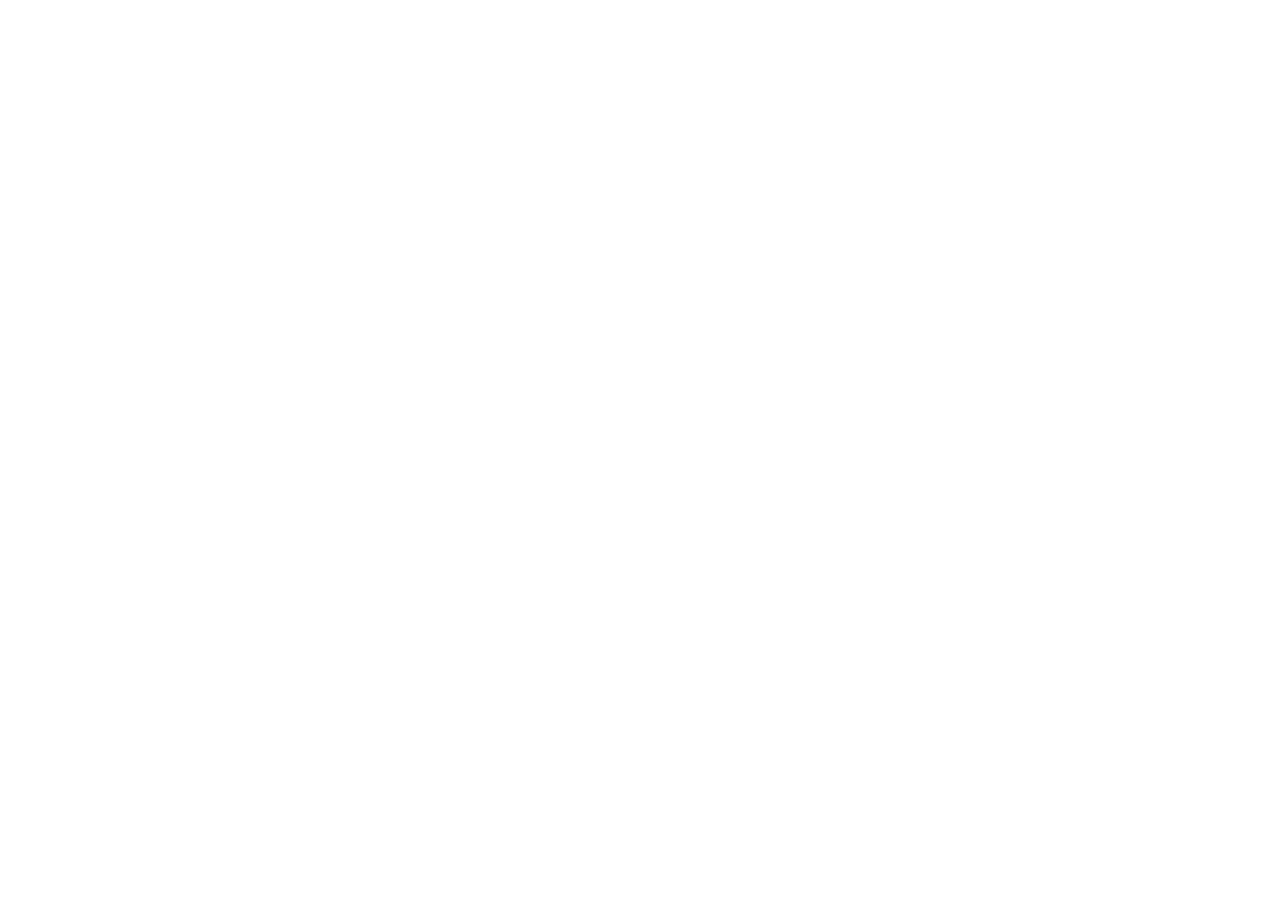
==== index.html @ ff1b57ff "Reorder script tags" ====
<!DOCTYPE html>
<html lang="en">


<head>
  <meta charset="UTF-8">
  
  <title>Russia Election Meddling Timeline</title>

  <script src="//code.jquery.com/jquery-2.1.4.min.js"></script>

  <!-- Popover depends on this (needs to be replaced with something else) -->
  <script src="//maxcdn.bootstrapcdn.com/bootstrap/3.3.7/js/bootstrap.min.js"></script>
  <script src="//cdnjs.cloudflare.com/ajax/libs/d3/3.5.17/d3.min.js"></script>

  <script src="data/data.js"></script>
  <script src="lib/timeline-d3.js"></script>
  <script src="lib/timeline-min.js"></script>  
  <script src="js/script.js"></script>  

  <!-- This needs to go -->
  <link rel="stylesheet" href="//cdnjs.cloudflare.com/ajax/libs/patternfly/3.9.0/css/patternfly.min.css" />


  <link rel="stylesheet" href="css/timeline-d3.css">
  <link rel="stylesheet" href="css/style.css">
  <link rel="stylesheet" href="css/timeline-js.css">
  
</head>

<body>
    <div class="row">
      <div id="pf-timeline"></div>
    </div>
    
    <br/>
    
    <div id="legend"></div>

    <div id="timeline"></div>
    <!-- JavaScript-->
    <!-- <script src="lib/timeline-min.js"></script> -->
<!--     <script>
      var timeline = new TL.Timeline('timeline', 'data.json', {
      	ga_property_id: "UA-27829802-4",
      	is_embed:true
      });
    </script> -->
</body>




</html>
---- css/timeline-d3.css ----
.timeline-pf-zoom-area{cursor:pointer;fill:transparent}.timeline-pf-y-tick{fill:none;stroke:#000;stroke-width:1px}.timeline-pf-axes{fill:#fafafa}.timeline-pf-x-axis{fill:none;position:absolute;shape-rendering:crispEdges;stroke:#d1d1d1;stroke-width:1px;z-index:50}.timeline-pf-x-axis text{fill:#000;font-family:Open Sans;font-size:12px;stroke:none}.timeline-pf-label{font-weight:400}text.timeline-pf-drop{cursor:pointer;font-family:FontAwesome;font-size:10px;opacity:.7;stroke:none;text-rendering:auto}text.timeline-pf-drop:hover{font-size:21px;font-weight:700;paint-order:stroke}text.timeline-pf-event-group{font-size:18px}.timeline-pf-grid{cursor:all-scroll;shape-rendering:crispEdges;stroke:#d1d1d1}.timeline-pf-timestamp text{fill:#fff}.timeline-pf-timestamp rect{fill:#000;opacity:.7}.timeline-pf-marker{pointer-events:none}.timeline-pf-brush .extent{fill:#0088ce;fill-opacity:.25;shape-rendering:crispEdges;stroke:none}.timeline-pf-graph-body .timeline-pf-line{height:20px;padding:10px}.timeline-pf-zoom{position:absolute}.timeline-pf-context .timeline-pf-bar{fill:#bbb;shape-rendering:crispEdges}.timeline-pf-slider{padding:0;-webkit-transform:rotate(-90deg);transform:rotate(-90deg)}.timeline-pf-grid-stripes rect{fill:#fafafa;shape-rendering:crispEdges}.timeline-pf-grid-stripes line{shape-rendering:crispEdges;stroke:#d1d1d1;stroke-width:1px}
/*# sourceMappingURL=timeline.css.map*/
---- css/style.css ----
body {
  background-color: #fff;
}

#pf-timeline {
  width: 100%;
  margin-left: auto;
  margin-right: auto;
  position: relative;
}

#pf-timeline .popover {
  white-space: pre;
  max-width: none;
}
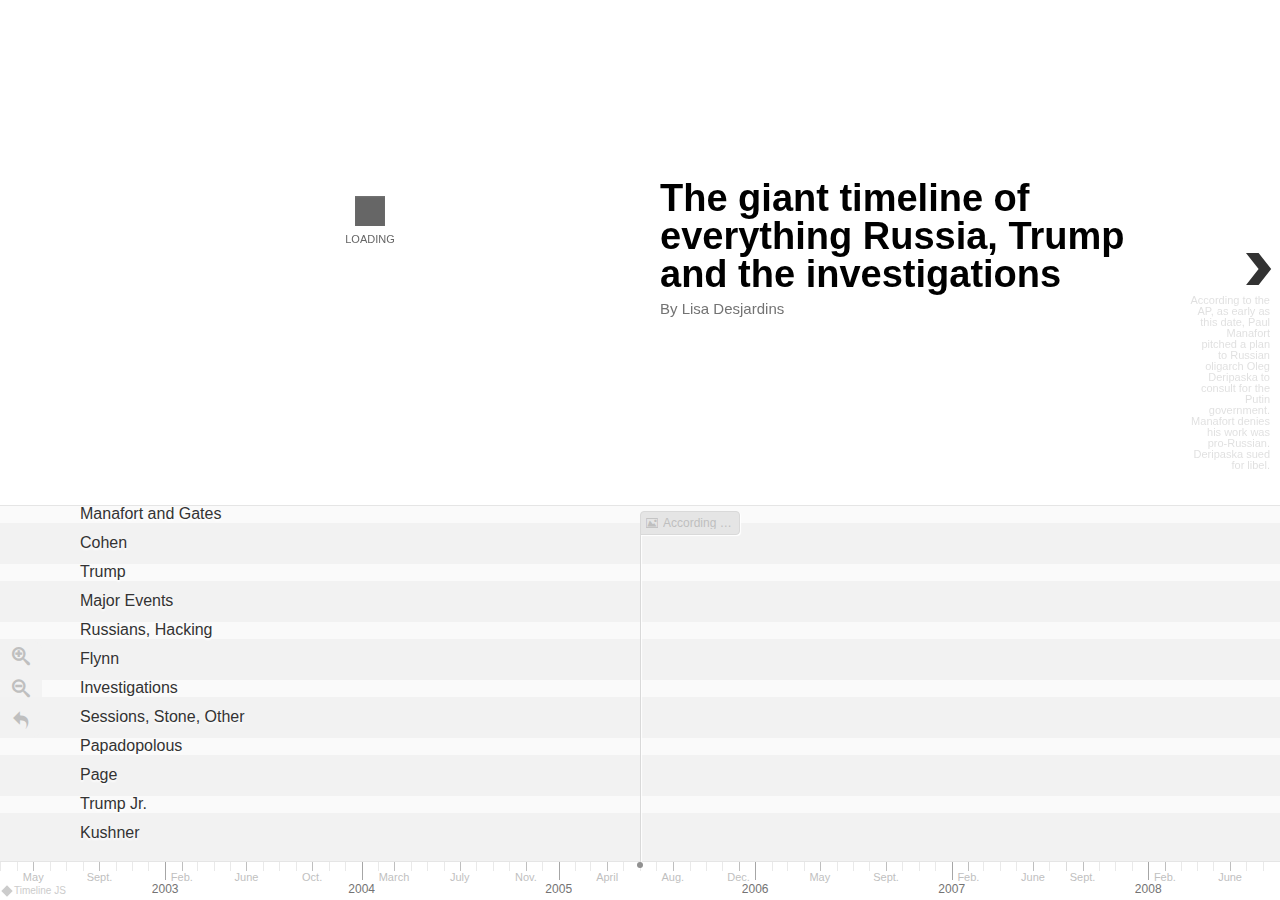
==== commit ca7425fb: "PBS Logo, darker text" ====
--- a/index.html
+++ b/index.html
@@ -1,55 +1,41 @@
-
 <!DOCTYPE html>
 <html lang="en">
-
-
-<head>
-  <meta charset="UTF-8">
-  
-  <title>Russia Election Meddling Timeline</title>
-
-  <script src="//code.jquery.com/jquery-2.1.4.min.js"></script>
-
-  <!-- Popover depends on this (needs to be replaced with something else) -->
-  <script src="//maxcdn.bootstrapcdn.com/bootstrap/3.3.7/js/bootstrap.min.js"></script>
-  <script src="//cdnjs.cloudflare.com/ajax/libs/d3/3.5.17/d3.min.js"></script>
-
-  <script src="data/data.js"></script>
-  <script src="lib/timeline-d3.js"></script>
-  <script src="lib/timeline-min.js"></script>  
-  <script src="js/script.js"></script>  
-
-  <!-- This needs to go -->
-  <link rel="stylesheet" href="//cdnjs.cloudflare.com/ajax/libs/patternfly/3.9.0/css/patternfly.min.css" />
-
-
-  <link rel="stylesheet" href="css/timeline-d3.css">
-  <link rel="stylesheet" href="css/style.css">
-  <link rel="stylesheet" href="css/timeline-js.css">
-  
-</head>
-
-<body>
-    <div class="row">
-      <div id="pf-timeline"></div>
-    </div>
+  <head>
+    <title>Russia Timeline</title>
+    <meta charset="utf-8">
+    <meta name="description" content="TimelineJS Embed">
+    <meta name="apple-mobile-web-app-capable" content="yes">
+    <meta name="apple-touch-fullscreen" content="yes">
+    <meta name="viewport" content="width=device-width, initial-scale=1.0, maximum-scale=1.0">
+    <!-- CSS-->
+    <link rel="stylesheet" href="css/timeline.css">
+    <!--FONT-->
+   <!--  <link rel="stylesheet" href="css/fonts/font.bevan-pontanosans.css"> -->
+    <!-- Style-->
+    <style>
+      html, body {
+      	height: 100%;
+      	width: 100%;
+      	padding: 0px;
+      	margin: 0px;
+      }
+      
+    </style>
+    <!-- HTML5 shim, for IE6-8 support of HTML elements-->
+    <!--if lt IE 9
+    script(src='https://html5shim.googlecode.com/svn/trunk/html5.js')
     
-    <br/>
-    
-    <div id="legend"></div>
-
+    -->
+  </head>
+  <body>
     <div id="timeline"></div>
     <!-- JavaScript-->
-    <!-- <script src="lib/timeline-min.js"></script> -->
-<!--     <script>
+    <script src="lib/timeline-min.js"></script>
+    <script>
       var timeline = new TL.Timeline('timeline', 'data.json', {
       	ga_property_id: "UA-27829802-4",
       	is_embed:true
       });
-    </script> -->
-</body>
-
-
-
-
-</html>
+    </script>
+  </body>
+</html>--- a/css/timeline.css
+++ b/css/timeline.css
@@ -0,0 +1,2920 @@
+/*
+    TimelineJS - ver. 2017-12-15-16-48-40 - 2017-12-15
+    Copyright (c) 2012-2016 Northwestern University
+    a project of the Northwestern University Knight Lab, originally created by Zach Wise
+    https://github.com/NUKnightLab/TimelineJS3
+    This Source Code Form is subject to the terms of the Mozilla Public License, v. 2.0.
+    If a copy of the MPL was not distributed with this file, You can obtain one at http://mozilla.org/MPL/2.0/.
+*/
+.tl-storyjs div * {
+    -webkit-box-sizing: content-box;
+    -moz-box-sizing: content-box;
+    box-sizing: content-box
+}
+
+.tl-storyjs .active,.tl-storyjs .caption,.tl-storyjs .content-container,.tl-storyjs .credit,.tl-storyjs .date,.tl-storyjs .dot,.tl-storyjs .era,.tl-storyjs .flag,.tl-storyjs .line,.tl-storyjs .major,.tl-storyjs .map,.tl-storyjs .marker,.tl-storyjs .media,.tl-storyjs .message,.tl-storyjs .minor,.tl-storyjs .slider,.tl-storyjs .start,.tl-storyjs .text,.tl-storyjs .time,.tl-storyjs .title,.tl-storyjs .tl-container,.tl-storyjs .tl-feature,.tl-storyjs .tl-feedback,.tl-storyjs .tl-navigation,.tl-storyjs .tl-slider,.tl-storyjs .toolbar,.tl-storyjs a,.tl-storyjs abbr,.tl-storyjs acronym,.tl-storyjs address,.tl-storyjs blockquote,.tl-storyjs button,.tl-storyjs caption,.tl-storyjs cite,.tl-storyjs code,.tl-storyjs dd,.tl-storyjs del,.tl-storyjs dfn,.tl-storyjs dl,.tl-storyjs dt,.tl-storyjs em,.tl-storyjs fieldset,.tl-storyjs form,.tl-storyjs h1,.tl-storyjs h2,.tl-storyjs h3,.tl-storyjs h4,.tl-storyjs h5,.tl-storyjs h6,.tl-storyjs img,.tl-storyjs label,.tl-storyjs legend,.tl-storyjs li,.tl-storyjs ol,.tl-storyjs p,.tl-storyjs pre,.tl-storyjs q,.tl-storyjs s,.tl-storyjs samp,.tl-storyjs small,.tl-storyjs strike,.tl-storyjs strong,.tl-storyjs sub,.tl-storyjs sup,.tl-storyjs table,.tl-storyjs tbody,.tl-storyjs td,.tl-storyjs tfoot,.tl-storyjs th,.tl-storyjs thead,.tl-storyjs tr,.tl-storyjs tt,.tl-storyjs ul,.tl-storyjs var {
+    margin: 0;
+    padding: 0;
+    border: 0;
+    font-weight: 400;
+    font-style: normal;
+    font-size: 100%;
+    line-height: 1;
+    font-family: inherit;
+    width: auto;
+    float: none
+}
+
+.tl-storyjs h1,.tl-storyjs h2,.tl-storyjs h3,.tl-storyjs h4,.tl-storyjs h5,.tl-storyjs h6 {
+    clear: none
+}
+
+.tl-storyjs table {
+    border-collapse: collapse;
+    border-spacing: 0
+}
+
+.tl-storyjs ol,.tl-storyjs ul {
+    list-style: none
+}
+
+.tl-storyjs blockquote:after,.tl-storyjs blockquote:before,.tl-storyjs q:after,.tl-storyjs q:before {
+    content: ""
+}
+
+.tl-storyjs a:focus {
+    outline: thin dotted
+}
+
+.tl-storyjs a:active,.tl-storyjs a:hover {
+    outline: 0
+}
+
+.tl-storyjs article,.tl-storyjs aside,.tl-storyjs details,.tl-storyjs figcaption,.tl-storyjs figure,.tl-storyjs footer,.tl-storyjs header,.tl-storyjs hgroup,.tl-storyjs nav,.tl-storyjs section {
+    display: block
+}
+
+.tl-storyjs audio,.tl-storyjs canvas,.tl-storyjs video {
+    display: inline-block
+}
+
+.tl-storyjs audio:not([controls]) {
+    display: none
+}
+
+.tl-storyjs div {
+    max-width: none
+}
+
+.tl-storyjs sub,.tl-storyjs sup {
+    font-size: 75%;
+    line-height: 0;
+    position: relative;
+    vertical-align: baseline
+}
+
+.tl-storyjs sup {
+    top: -.5em
+}
+
+.tl-storyjs sub {
+    bottom: -.25em
+}
+
+.tl-storyjs img {
+    border: 0;
+    -ms-interpolation-mode: bicubic
+}
+
+.tl-storyjs button,.tl-storyjs input,.tl-storyjs select,.tl-storyjs textarea {
+    font-size: 100%;
+    margin: 0;
+    vertical-align: baseline
+}
+
+.tl-storyjs button,.tl-storyjs input {
+    line-height: normal
+}
+
+.tl-storyjs button::-moz-focus-inner,.tl-storyjs input::-moz-focus-inner {
+    border: 0;
+    padding: 0
+}
+
+.tl-storyjs button,.tl-storyjs input[type=button],.tl-storyjs input[type=reset],.tl-storyjs input[type=submit] {
+    cursor: pointer;
+    -webkit-appearance: button
+}
+
+.tl-storyjs input[type=search] {
+    -webkit-appearance: textfield;
+    -webkit-box-sizing: content-box;
+    -moz-box-sizing: content-box;
+    box-sizing: content-box
+}
+
+.tl-storyjs input[type=search]::-webkit-search-decoration {
+    -webkit-appearance: none
+}
+
+.tl-storyjs textarea {
+    overflow: auto;
+    vertical-align: top
+}
+
+.tl-timeline {
+    font-family: "Helvetica Neue",Helvetica,Arial,sans-serif
+}
+
+.tl-timeline h1,.tl-timeline h2,.tl-timeline h3,.tl-timeline h4,.tl-timeline h5,.tl-timeline h6 {
+    color: #000
+}
+
+.tl-timeline h1,.tl-timeline h2,.tl-timeline h3 {
+    font-size: 28px;
+    line-height: 28px
+}
+
+.tl-timeline h1 small,.tl-timeline h2 small,.tl-timeline h3 small {
+    font-size: 24px;
+    line-height: 24px
+}
+
+.tl-timeline h4,.tl-timeline h5,.tl-timeline h6 {
+    font-size: 24px;
+    line-height: 24px;
+    margin-bottom: 0
+}
+
+.tl-timeline h4 small,.tl-timeline h5 small,.tl-timeline h6 small {
+    font-size: 15px;
+    line-height: 15px
+}
+
+.tl-timeline h2.tl-headline-title {
+    font-size: 38px;
+    line-height: 38px
+}
+
+.tl-timeline h2.tl-headline-title small {
+    display: block;
+    margin-top: 5px;
+    font-size: 24px;
+    line-height: 24px
+}
+
+.tl-timeline h2 {
+    margin-top: 20px;
+    margin-bottom: 5px
+}
+
+.tl-timeline p {
+    margin-top: 5px;
+    margin-bottom: 10px;
+    font-size: 15px;
+    line-height: 1.42857143;
+    color: #666
+}
+
+.tl-timeline p.lead {
+    font-size: 24px
+}
+
+.tl-timeline p a {
+    color: #666;
+    text-decoration: underline
+}
+
+.tl-timeline p a:focus,.tl-timeline p a:hover {
+    color: #c34528
+}
+
+@media (-webkit-min-device-pixel-ratio: 1.5),(min-resolution:144dpi) {
+    .tl-timeline p a {
+        text-decoration:underline;
+        background-image: none;
+        text-shadow: none
+    }
+
+    .tl-timeline p a:focus,.tl-timeline p a:hover {
+        color: #c34528;
+        text-decoration: underline
+    }
+}
+
+.tl-timeline b,.tl-timeline strong {
+    font-weight: 700
+}
+
+.tl-timeline em,.tl-timeline i {
+    font-style: italic
+}
+
+.tl-timeline a {
+    text-decoration: none;
+    color: #c34528
+}
+
+.tl-timeline a:hover {
+    text-decoration: underline;
+    color: #6e2717
+}
+
+.tl-timeline .tl-caption,.tl-timeline .tl-credit,.tl-timeline .tl-slidenav-next,.tl-timeline .tl-slidenav-previous {
+    font-size: 11px;
+    line-height: 11px
+}
+
+.tl-timeline .tl-caption a,.tl-timeline .tl-credit a,.tl-timeline .tl-slidenav-next a,.tl-timeline .tl-slidenav-previous a {
+    color: #000
+}
+
+.tl-timeline .tl-makelink {
+    word-break: break-all;
+    word-break: break-word;
+    -webkit-hyphens: auto;
+    -moz-hyphens: auto;
+    hyphens: auto
+}
+
+.tl-timeline blockquote,.tl-timeline blockquote p {
+    font-family: Georgia,Times New Roman,Times,serif;
+    color: #999;
+    font-size: 24px;
+    line-height: 24px;
+    text-align: left;
+    background: 0 0;
+    border: 0;
+    padding: 0
+}
+
+.tl-timeline blockquote cite,.tl-timeline blockquote p cite {
+    font-family: "Helvetica Neue",Helvetica,Arial,sans-serif;
+    font-size: 11px;
+    color: #666;
+    display: block;
+    text-align: right;
+    font-style: normal
+}
+
+.tl-timeline blockquote cite:before,.tl-timeline blockquote p cite:before {
+    content: "\2014"
+}
+
+.tl-timeline blockquote p:before {
+    content: open-quote;
+    display: inline-block;
+    font-size: 28px;
+    position: relative;
+    top: 8px;
+    margin-right: 5px
+}
+
+.tl-timeline blockquote p:after {
+    content: close-quote;
+    display: inline-block;
+    font-size: 28px;
+    position: relative;
+    top: 8px;
+    margin-left: 3px
+}
+
+.tl-timeline blockquote {
+    margin: 10px
+}
+
+.tl-timeline blockquote p {
+    margin: 0
+}
+
+.tl-timeline .vcard {
+    font-family: "Helvetica Neue",Helvetica,Arial,sans-serif;
+    font-size: 15px;
+    line-height: 15px;
+    margin-bottom: 15px;
+    margin-top: 10px
+}
+
+.tl-timeline .vcard:after,.tl-timeline .vcard:before {
+    display: table;
+    content: ""
+}
+
+.tl-timeline .vcard:after {
+    clear: both
+}
+
+.tl-timeline .vcard .twitter-date {
+    text-align: left;
+    font-size: 11px
+}
+
+.tl-timeline .vcard .author {
+    float: right
+}
+
+.tl-timeline .vcard a {
+    color: #333;
+    text-decoration: none
+}
+
+.tl-timeline .vcard a:hover {
+    text-decoration: none
+}
+
+.tl-timeline .vcard a:hover .fn,.tl-timeline .vcard a:hover .nickname {
+    color: #c34528
+}
+
+.tl-timeline .vcard .fn,.tl-timeline .vcard .nickname {
+    padding-left: 42px
+}
+
+.tl-timeline .vcard .fn {
+    display: block;
+    font-weight: 700
+}
+
+.tl-timeline .vcard .nickname {
+    margin-top: 1px;
+    display: block;
+    color: #666
+}
+
+.tl-timeline .vcard .avatar {
+    float: left;
+    display: block;
+    width: 32px;
+    height: 32px
+}
+
+.tl-timeline .vcard .avatar img {
+    -moz-border-radius: 5px;
+    -webkit-border-radius: 5px;
+    border-radius: 5px
+}
+
+.tl-timeline .tl-text ul {
+    padding: 0;
+    padding-left: 30px;
+    margin: 0
+}
+
+.tl-timeline .tl-text ul li {
+    margin-bottom: 5px
+}
+
+.tl-timeline .tl-button-calltoaction {
+    cursor: pointer;
+    font-weight: 700;
+    padding-top: 10px;
+    margin-bottom: 10px;
+    padding-bottom: 10px
+}
+
+.tl-timeline .tl-button-calltoaction .tl-button-calltoaction-text {
+    display: inline-block;
+    background-color: #c34528;
+    color: #fff;
+    padding: 10px 15px 10px 15px;
+    border-radius: 7px
+}
+
+.tl-timeline .tl-note {
+    display: block;
+    font-family: "Helvetica Neue",Helvetica,Arial,sans-serif;
+    font-style: italic;
+    background-color: #e6e6e6;
+    font-size: 15px;
+    line-height: 17px;
+    padding: 10px;
+    -webkit-border-radius: 7px;
+    -moz-border-radius: 7px;
+    border-radius: 7px;
+    color: #8a6d3b;
+    background-color: #fcf8e3;
+    border: 1px solid #faebcc;
+    text-shadow: none
+}
+
+@media only screen and (max-width: 800px),only screen and (max-device-width:800px) {
+    .tl-timeline h1,.tl-timeline h2,.tl-timeline h3 {
+        font-size:28px;
+        line-height: 28px
+    }
+}
+
+@media only screen and (max-width: 500px),only screen and (max-device-width:500px) {
+    .tl-timeline h1,.tl-timeline h2,.tl-timeline h3 {
+        font-size:24px;
+        line-height: 24px
+    }
+}
+
+.tl-skinny h2 {
+    margin-top: 0
+}
+
+@font-face {
+    font-family: tl-icons;
+    src: url(icons/tl-icons.eot);
+    src: url(icons/tl-icons.eot?#iefix) format('embedded-opentype'),url(icons/tl-icons.ttf) format('truetype'),url(icons/tl-icons.woff) format('woff'),url(icons/tl-icons.svg#tl-icons) format('svg');
+    font-weight: 400;
+    font-style: normal
+}
+
+[class*=" tl-icon-"],[class^=tl-icon-] {
+    font-family: tl-icons;
+    speak: none;
+    font-style: normal;
+    font-weight: 400;
+    font-variant: normal;
+    text-transform: none;
+    line-height: 1;
+    -webkit-font-smoothing: antialiased;
+    -moz-osx-font-smoothing: grayscale
+}
+
+.tl-icon-vine:after {
+    content: "\e64d"
+}
+
+.tl-icon-wikipedia:after {
+    content: "\e64e"
+}
+
+.tl-icon-chevron-right:after {
+    content: "\e64f"
+}
+
+.tl-icon-chevron-left:after {
+    content: "\e650"
+}
+
+.tl-icon-youtube-logo:after {
+    content: "\e651"
+}
+
+.tl-icon-foursquare:after {
+    content: "\e652"
+}
+
+.tl-icon-camera-retro:after {
+    content: "\e653"
+}
+
+.tl-icon-doc:after {
+    content: "\e654"
+}
+
+.tl-icon-weibo:after {
+    content: "\e655"
+}
+
+.tl-icon-resize-horizontal:after {
+    content: "\e656"
+}
+
+.tl-icon-resize-vertical:after {
+    content: "\e657"
+}
+
+.tl-icon-resize-full:after {
+    content: "\e658"
+}
+
+.tl-icon-resize-small:after {
+    content: "\e659"
+}
+
+.tl-icon-twitter:after {
+    content: "\e62b"
+}
+
+.tl-icon-google-plus:after {
+    content: "\e62c"
+}
+
+.tl-icon-video:after {
+    content: "\e62d"
+}
+
+.tl-icon-youtube:after {
+    content: "\e62d"
+}
+
+.tl-icon-plaintext:after {
+    content: "\e62e"
+}
+
+.tl-icon-storify:after {
+    content: "\e62e"
+}
+
+.tl-icon-image-v2:after {
+    content: "\e62f"
+}
+
+.tl-icon-quote-v2:after {
+    content: "\e630"
+}
+
+.tl-icon-zoom-in:after {
+    content: "\e631"
+}
+
+.tl-icon-zoom-out:after {
+    content: "\e632"
+}
+
+.tl-icon-list:after {
+    content: "\e633"
+}
+
+.tl-icon-music:after {
+    content: "\e634"
+}
+
+.tl-icon-spotify:after {
+    content: "\e634"
+}
+
+.tl-icon-location:after {
+    content: "\e635"
+}
+
+.tl-icon-googlemaps:after {
+    content: "\e635"
+}
+
+.tl-icon-web:after {
+    content: "\e636"
+}
+
+.tl-icon-share-v2:after {
+    content: "\e637"
+}
+
+.tl-icon-soundcloud:after {
+    content: "\e639"
+}
+
+.tl-icon-video-v2:after {
+    content: "\e63a"
+}
+
+.tl-icon-dailymotion:after {
+    content: "\e63a"
+}
+
+.tl-icon-tumblr:after {
+    content: "\e63b"
+}
+
+.tl-icon-lastfm:after {
+    content: "\e63c"
+}
+
+.tl-icon-github:after {
+    content: "\e63d"
+}
+
+.tl-icon-goback:after {
+    content: "\e63e"
+}
+
+.tl-icon-doc-v2:after {
+    content: "\e63f"
+}
+
+.tl-icon-googledrive:after {
+    content: "\e640"
+}
+
+.tl-icon-facebook:after {
+    content: "\e641"
+}
+
+.tl-icon-flickr:after {
+    content: "\e642"
+}
+
+.tl-icon-dribbble:after {
+    content: "\e643"
+}
+
+.tl-icon-image:after {
+    content: "\e605"
+}
+
+.tl-icon-vimeo:after {
+    content: "\e606"
+}
+
+.tl-icon-instagram:after {
+    content: "\e644"
+}
+
+.tl-icon-pinterest:after {
+    content: "\e645"
+}
+
+.tl-icon-arrow-left:after {
+    content: "\e646"
+}
+
+.tl-icon-arrow-down:after {
+    content: "\e647"
+}
+
+.tl-icon-arrow-up:after {
+    content: "\e648"
+}
+
+.tl-icon-arrow-right:after {
+    content: "\e649"
+}
+
+.tl-icon-share:after {
+    content: "\e64a"
+}
+
+.tl-icon-blockquote:after {
+    content: "\e64b"
+}
+
+.tl-icon-evernote:after {
+    content: "\e64c"
+}
+
+.tl-icon-mappin:after {
+    content: "\e600"
+}
+
+.tl-icon-swipe-right:after {
+    content: "\e601"
+}
+
+.tl-icon-swipe-left:after {
+    content: "\e602"
+}
+
+.tl-icon-touch-spread:after {
+    content: "\e603"
+}
+
+.tl-icon-touch-pinch:after {
+    content: "\e604"
+}
+
+.tl-dragging {
+    -webkit-touch-callout: none;
+    -webkit-user-select: none;
+    -moz-user-select: none;
+    -ms-user-select: none;
+    -o-user-select: none;
+    user-select: none
+}
+
+.tl-menubar {
+    position: absolute;
+    z-index: 11;
+    text-align: center;
+    color: #333;
+    overflow: hidden;
+    border-bottom-right-radius: 10px;
+    border-top-right-radius: 10px;
+    top: 100%;
+    left: 50%;
+    left: 0
+}
+
+@keyframes invertToBlack {
+    from {
+        background-color: #FFF
+    }
+
+    to {
+        background-color: #000
+    }
+}
+
+@-webkit-keyframes invertToBlack {
+    from {
+        background: #FFF
+    }
+
+    to {
+        background: #000
+    }
+}
+
+@keyframes invertToWhite {
+    from {
+        background-color: #000
+    }
+
+    to {
+        background-color: #FFF
+    }
+}
+
+@-webkit-keyframes invertToWhite {
+    from {
+        background: #000
+    }
+
+    to {
+        background: #FFF
+    }
+}
+
+.tl-menubar-button {
+    font-size: 18px;
+    line-height: 18px;
+    background-color: rgba(242,242,242,.9);
+    cursor: pointer;
+    padding: 6px 12px 6px 12px;
+    display: inline-block;
+    display: block;
+    color: #bfbfbf
+}
+
+.tl-menubar-button.tl-menubar-button-inactive {
+    opacity: .33
+}
+
+.tl-menubar-button:hover {
+    background: #333;
+    color: #FFF
+}
+
+.tl-menubar-button:hover.tl-menubar-button-inactive {
+    color: #bfbfbf;
+    background-color: rgba(242,242,242,.9)
+}
+
+.tl-mobile .tl-menubar-button {
+    display: block
+}
+
+.tl-mobile .tl-menubar-button:hover {
+    background-color: rgba(242,242,242,.67);
+    color: #737373
+}
+
+.tl-mobile .tl-menubar-button:active {
+    background: #c34528;
+    color: #FFF
+}
+
+@keyframes invertToBlack {
+    from {
+        background-color: #FFF
+    }
+
+    to {
+        background-color: #000
+    }
+}
+
+@-webkit-keyframes invertToBlack {
+    from {
+        background: #FFF
+    }
+
+    to {
+        background: #000
+    }
+}
+
+@keyframes invertToWhite {
+    from {
+        background-color: #000
+    }
+
+    to {
+        background-color: #FFF
+    }
+}
+
+@-webkit-keyframes invertToWhite {
+    from {
+        background: #000
+    }
+
+    to {
+        background: #FFF
+    }
+}
+
+.tl-message,.tl-message-full {
+    width: 100%;
+    height: 100%;
+    position: absolute;
+    display: table;
+    overflow: hidden;
+    top: 0;
+    left: 0;
+    z-index: 99;
+    margin: auto;
+    text-align: center
+}
+
+.tl-message .tl-message-container,.tl-message-full .tl-message-container {
+    padding: 20px;
+    margin: 20px;
+    text-align: center;
+    vertical-align: middle;
+    display: table-cell
+}
+
+.tl-message .tl-message-container .tl-message-content,.tl-message-full .tl-message-container .tl-message-content {
+    color: #666;
+    text-align: center;
+    font-size: 11px;
+    line-height: 13px;
+    text-transform: uppercase;
+    margin-top: 7.5px;
+    margin-bottom: 7.5px;
+    text-shadow: 1px 1px 1px #FFF
+}
+
+.tl-message .tl-message-container .tl-message-content strong,.tl-message-full .tl-message-container .tl-message-content strong {
+    text-transform: uppercase
+}
+
+.tl-message .tl-message-container .tl-loading-icon,.tl-message-full .tl-message-container .tl-loading-icon {
+    width: 30px;
+    height: 30px;
+    background-color: #666;
+    vertical-align: middle;
+    -webkit-box-shadow: inset 0 1px 2px rgba(255,255,255,.1);
+    -moz-box-shadow: inset 0 1px 2px rgba(255,255,255,.1);
+    box-shadow: inset 0 1px 2px rgba(255,255,255,.1);
+    margin-left: auto;
+    margin-right: auto;
+    text-align: center;
+    -webkit-animation: rotateplane 1.2s infinite ease-in-out;
+    animation: rotateplane 1.2s infinite ease-in-out
+}
+
+@-webkit-keyframes rotateplane {
+    0% {
+        -webkit-transform: perspective(120px)
+    }
+
+    50% {
+        -webkit-transform: perspective(120px) rotateY(180deg)
+    }
+
+    100% {
+        -webkit-transform: perspective(120px) rotateY(180deg) rotateX(180deg)
+    }
+}
+
+@keyframes rotateplane {
+    0% {
+        transform: perspective(120px) rotateX(0) rotateY(0)
+    }
+
+    50% {
+        transform: perspective(120px) rotateX(-180.1deg) rotateY(0)
+    }
+
+    100% {
+        transform: perspective(120px) rotateX(-180deg) rotateY(-179.9deg)
+    }
+}
+
+.tl-message-full {
+    background-color: rgba(255,255,255,.8)
+}
+
+.tl-message-full [class*=" tl-icon-"],.tl-message-full [class^=tl-icon-] {
+    color: #666;
+    font-size: 72px
+}
+
+.tl-message-full .tl-message-container .tl-message-content {
+    font-size: 22px;
+    line-height: 22px;
+    text-shadow: none;
+    color: #666;
+    text-transform: none;
+    font-weight: 400
+}
+
+.tl-message-full .tl-message-container .tl-message-content .tl-button {
+    display: inline-block;
+    cursor: pointer;
+    background-color: #FFF;
+    color: #333;
+    padding: 10px;
+    margin-top: 10px;
+    -webkit-border-radius: 7px;
+    -moz-border-radius: 7px;
+    border-radius: 7px
+}
+
+.tl-timenav {
+    width: 100%;
+    background-color: #f2f2f2;
+    position: relative;
+    overflow: hidden;
+    border-top: 1px solid #e5e5e5
+}
+
+.tl-timenav .tl-attribution {
+    cursor: pointer;
+    z-index: 9;
+    position: absolute;
+    bottom: 2px;
+    left: 0;
+    font-size: 10px;
+    line-height: 10px;
+    font-family: "Helvetica Neue",Helvetica,Arial,sans-serif!important;
+    background-color: rgba(255,255,255,.85);
+    padding: 3px
+}
+
+.tl-timenav .tl-attribution a {
+    color: #ccc
+}
+
+.tl-timenav .tl-attribution a:hover {
+    color: #000;
+    text-decoration: none
+}
+
+.tl-timenav .tl-attribution a:hover .tl-knightlab-logo {
+    background-color: #c34528
+}
+
+.tl-timenav .tl-attribution .tl-knightlab-logo {
+    display: inline-block;
+    vertical-align: middle;
+    height: 8px;
+    width: 8px;
+    margin-right: 3px;
+    background-color: #c34528;
+    background-color: #ccc;
+    transform: rotate(45deg);
+    -ms-transform: rotate(45deg);
+    -webkit-transform: rotate(45deg)
+}
+
+.tl-timenav .tl-timenav-line {
+    position: absolute;
+    top: 0;
+    left: 50%;
+    width: 1px;
+    height: 100%;
+    background-color: #d9d9d9;
+    z-index: 2;
+    display: none
+}
+
+.tl-timenav .tl-timenav-line:after,.tl-timenav .tl-timenav-line:before {
+    font-family: tl-icons;
+    speak: none;
+    font-style: normal;
+    font-weight: 400;
+    font-variant: normal;
+    text-transform: none;
+    line-height: 1;
+    -webkit-font-smoothing: antialiased;
+    -moz-osx-font-smoothing: grayscale;
+    color: #c34528;
+    font-size: 32px;
+    line-height: 32px;
+    position: absolute;
+    left: -14px
+}
+
+.tl-timenav .tl-timenav-line:before {
+    top: -10px
+}
+
+.tl-timenav .tl-timenav-line:after {
+    content: "\e648";
+    bottom: 24px
+}
+
+.tl-timenav .tl-timenav-slider {
+    position: absolute;
+    height: 100%;
+    width: 100%;
+    top: 0
+}
+
+.tl-timenav .tl-timenav-slider.tl-timenav-slider-animate {
+    -webkit-transition: all 1s cubic-bezier(.77,0,.175,1);
+    -moz-transition: all 1s cubic-bezier(.77,0,.175,1);
+    -o-transition: all 1s cubic-bezier(.77,0,.175,1);
+    transition: all 1s cubic-bezier(.77,0,.175,1);
+    -webkit-transition-timing-function: cubic-bezier(.77,0,.175,1);
+    -moz-transition-timing-function: cubic-bezier(.77,0,.175,1);
+    -o-transition-timing-function: cubic-bezier(.77,0,.175,1);
+    transition-timing-function: cubic-bezier(.77,0,.175,1)
+}
+
+.tl-timenav .tl-timenav-slider .tl-timenav-slider-background {
+    position: absolute;
+    height: 100%;
+    width: 100%;
+    cursor: move;
+    z-index: 6
+}
+
+.tl-timenav .tl-timenav-slider .tl-timenav-container-mask {
+    position: absolute;
+    height: 100%;
+    top: 0
+}
+
+.tl-timenav .tl-timenav-slider .tl-timenav-container-mask .tl-timenav-container {
+    position: absolute;
+    height: 100%
+}
+
+.tl-timenav .tl-timenav-slider .tl-timenav-container-mask .tl-timenav-container .tl-timenav-item-container {
+    position: absolute;
+    height: 100%
+}
+
+.tl-timemarker {
+    height: 100%;
+    position: absolute;
+    top: 0;
+    left: 0;
+    cursor: pointer;
+    -webkit-transition: left 1s cubic-bezier(.77,0,.175,1),top .5s cubic-bezier(.77,0,.175,1),height .5s cubic-bezier(.77,0,.175,1),width 1s cubic-bezier(.77,0,.175,1);
+    -moz-transition: left 1s cubic-bezier(.77,0,.175,1),top .5s cubic-bezier(.77,0,.175,1),height .5s cubic-bezier(.77,0,.175,1),width 1s cubic-bezier(.77,0,.175,1);
+    -o-transition: left 1s cubic-bezier(.77,0,.175,1),top .5s cubic-bezier(.77,0,.175,1),height .5s cubic-bezier(.77,0,.175,1),width 1s cubic-bezier(.77,0,.175,1);
+    transition: left 1s cubic-bezier(.77,0,.175,1),top .5s cubic-bezier(.77,0,.175,1),height .5s cubic-bezier(.77,0,.175,1),width 1s cubic-bezier(.77,0,.175,1);
+    -webkit-transition-timing-function: cubic-bezier(.77,0,.175,1);
+    -moz-transition-timing-function: cubic-bezier(.77,0,.175,1);
+    -o-transition-timing-function: cubic-bezier(.77,0,.175,1);
+    transition-timing-function: cubic-bezier(.77,0,.175,1)
+}
+
+.tl-timemarker.tl-timemarker-fast {
+    -webkit-transition: top .5s cubic-bezier(.77,0,.175,1),height .5s cubic-bezier(.77,0,.175,1),width .5s cubic-bezier(.77,0,.175,1);
+    -moz-transition: top .5s cubic-bezier(.77,0,.175,1),height .5s cubic-bezier(.77,0,.175,1),width .5s cubic-bezier(.77,0,.175,1);
+    -o-transition: top .5s cubic-bezier(.77,0,.175,1),height .5s cubic-bezier(.77,0,.175,1),width .5s cubic-bezier(.77,0,.175,1);
+    transition: top .5s cubic-bezier(.77,0,.175,1),height .5s cubic-bezier(.77,0,.175,1),width .5s cubic-bezier(.77,0,.175,1);
+    -webkit-transition-timing-function: cubic-bezier(.77,0,.175,1);
+    -moz-transition-timing-function: cubic-bezier(.77,0,.175,1);
+    -o-transition-timing-function: cubic-bezier(.77,0,.175,1);
+    transition-timing-function: cubic-bezier(.77,0,.175,1)
+}
+
+.tl-timemarker.tl-timemarker-fast .tl-timemarker-content-container {
+    -webkit-transition: width .5s cubic-bezier(.77,0,.175,1),height .5s cubic-bezier(.77,0,.175,1);
+    -moz-transition: width .5s cubic-bezier(.77,0,.175,1),height .5s cubic-bezier(.77,0,.175,1);
+    -o-transition: width .5s cubic-bezier(.77,0,.175,1),height .5s cubic-bezier(.77,0,.175,1);
+    transition: width .5s cubic-bezier(.77,0,.175,1),height .5s cubic-bezier(.77,0,.175,1)
+}
+
+.tl-timemarker.tl-timemarker-fast .tl-timemarker-timespan {
+    -webkit-transition: height .5s cubic-bezier(.77,0,.175,1),width .5s cubic-bezier(.77,0,.175,1);
+    -moz-transition: height .5s cubic-bezier(.77,0,.175,1),width .5s cubic-bezier(.77,0,.175,1);
+    -o-transition: height .5s cubic-bezier(.77,0,.175,1),width .5s cubic-bezier(.77,0,.175,1);
+    transition: height .5s cubic-bezier(.77,0,.175,1),width .5s cubic-bezier(.77,0,.175,1)
+}
+
+.tl-timemarker .tl-timemarker-timespan {
+    pointer-events: none;
+    position: absolute;
+    margin: 0;
+    width: 100%;
+    height: 100%;
+    background-color: rgba(229,229,229,.15);
+    border-top-right-radius: 4px;
+    border-top-left-radius: 4px;
+    -webkit-transition: height .5s cubic-bezier(.77,0,.175,1),width 1s cubic-bezier(.77,0,.175,1);
+    -moz-transition: height .5s cubic-bezier(.77,0,.175,1),width 1s cubic-bezier(.77,0,.175,1);
+    -o-transition: height .5s cubic-bezier(.77,0,.175,1),width 1s cubic-bezier(.77,0,.175,1);
+    transition: height .5s cubic-bezier(.77,0,.175,1),width 1s cubic-bezier(.77,0,.175,1);
+    -webkit-transition-timing-function: cubic-bezier(.77,0,.175,1);
+    -moz-transition-timing-function: cubic-bezier(.77,0,.175,1);
+    -o-transition-timing-function: cubic-bezier(.77,0,.175,1);
+    transition-timing-function: cubic-bezier(.77,0,.175,1)
+}
+
+.tl-timemarker .tl-timemarker-timespan .tl-timemarker-timespan-content {
+    display: none;
+    position: absolute;
+    width: 100%;
+    background-color: #e5e5e5;
+    border-top-left-radius: 4px;
+    border-top-right-radius: 4px;
+    height: 100px;
+    box-sizing: border-box
+}
+
+.tl-timemarker .tl-timemarker-line-right {
+    display: none;
+    right: 0
+}
+
+.tl-timemarker .tl-timemarker-line-left {
+    width: 1px;
+    left: 0
+}
+
+.tl-timemarker .tl-timemarker-line-left,.tl-timemarker .tl-timemarker-line-right {
+    margin-top: 7px;
+    -webkit-box-sizing: border-box;
+    -moz-box-sizing: border-box;
+    box-sizing: border-box;
+    border-left: 1px solid #d9d9d9;
+    z-index: 5;
+    content: " ";
+    position: absolute;
+    height: 100%;
+    -webkit-touch-callout: none;
+    -webkit-user-select: none;
+    -khtml-user-select: none;
+    -moz-user-select: none;
+    -ms-user-select: none;
+    user-select: none;
+    box-shadow: 1px 1px 1px #FFF
+}
+
+.tl-timemarker .tl-timemarker-line-left:after,.tl-timemarker .tl-timemarker-line-right:after {
+    display: block;
+    content: " ";
+    position: absolute;
+    left: -4px;
+    bottom: 0;
+    height: 6px;
+    width: 6px;
+    background-color: #919191;
+    z-index: 8;
+    -webkit-border-radius: 50%;
+    -moz-border-radius: 50%;
+    border-radius: 50%
+}
+
+.tl-timemarker .tl-timemarker-content-container {
+    position: absolute;
+    background-color: #e5e5e5;
+    border: 0;
+    border-top-left-radius: 4px;
+    border-top-right-radius: 4px;
+    border-bottom-right-radius: 4px;
+    height: 100%;
+    width: 100px;
+    overflow: hidden;
+    z-index: 6;
+    -webkit-transition: height .5s cubic-bezier(.77,0,.175,1),width 1s cubic-bezier(.77,0,.175,1);
+    -moz-transition: height .5s cubic-bezier(.77,0,.175,1),width 1s cubic-bezier(.77,0,.175,1);
+    -o-transition: height .5s cubic-bezier(.77,0,.175,1),width 1s cubic-bezier(.77,0,.175,1);
+    transition: height .5s cubic-bezier(.77,0,.175,1),width 1s cubic-bezier(.77,0,.175,1);
+    -webkit-transition-timing-function: cubic-bezier(.77,0,.175,1);
+    -moz-transition-timing-function: cubic-bezier(.77,0,.175,1);
+    -o-transition-timing-function: cubic-bezier(.77,0,.175,1);
+    transition-timing-function: cubic-bezier(.77,0,.175,1);
+    box-sizing: border-box;
+    border: 1px solid #d9d9d9;
+    box-shadow: 1px 1px 1px #FFF
+}
+
+.tl-timemarker .tl-timemarker-content-container:hover {
+    z-index: 9
+}
+
+.tl-timemarker .tl-timemarker-content-container .tl-timemarker-content {
+    position: relative;
+    overflow: hidden;
+    height: 100%;
+    z-index: 8;
+    padding: 5px;
+    -webkit-box-sizing: border-box;
+    -moz-box-sizing: border-box;
+    box-sizing: border-box
+}
+
+.tl-timemarker .tl-timemarker-content-container .tl-timemarker-content .tl-timemarker-text {
+    overflow: hidden;
+    position: relative
+}
+
+.tl-timemarker .tl-timemarker-content-container .tl-timemarker-content .tl-timemarker-text h2.tl-headline,.tl-timemarker .tl-timemarker-content-container .tl-timemarker-content .tl-timemarker-text h2.tl-headline p {
+    display: -webkit-box;
+    line-clamp: 2;
+    -webkit-line-clamp: 2;
+    box-orient: vertical;
+    -webkit-box-orient: vertical;
+    text-overflow: ellipsis;
+    font-size: 12px;
+    line-height: 12px;
+    height: 100%;
+    overflow: hidden;
+    font-weight: 400;
+    margin: 0;
+    color: #bfbfbf;
+    position: relative
+}
+
+.tl-timemarker .tl-timemarker-content-container .tl-timemarker-content .tl-timemarker-text h2.tl-headline p.tl-headline-fadeout:after,.tl-timemarker .tl-timemarker-content-container .tl-timemarker-content .tl-timemarker-text h2.tl-headline.tl-headline-fadeout:after {
+    content: "";
+    text-align: right;
+    position: absolute;
+    bottom: 0;
+    right: 0;
+    width: 100%;
+    height: 50%;
+    background: -moz-linear-gradient(top,rgba(229,229,229,0) 0,#e5e5e5 50%);
+    background: -webkit-gradient(linear,left top,left bottom,color-stop(0,rgba(229,229,229,0)),color-stop(50%,#e5e5e5));
+    background: -webkit-linear-gradient(top,rgba(229,229,229,0) 0,#e5e5e5 50%);
+    background: -o-linear-gradient(top,rgba(229,229,229,0) 0,#e5e5e5 50%);
+    background: -ms-linear-gradient(top,rgba(229,229,229,0) 0,#e5e5e5 50%);
+    background: linear-gradient(to bottom,rgba(229,229,229,0) 0,#e5e5e5 50%);
+    filter: progid:DXImageTransform.Microsoft.gradient(startColorstr='@thecolor', endColorstr='@thecolor', GradientType=0)
+}
+
+.tl-timemarker .tl-timemarker-content-container .tl-timemarker-content .tl-timemarker-media-container {
+    float: left;
+    max-width: 24px;
+    max-height: 24px;
+    overflow: hidden;
+    margin-right: 5px;
+    height: 100%;
+    -webkit-box-sizing: border-box;
+    -moz-box-sizing: border-box;
+    box-sizing: border-box
+}
+
+.tl-timemarker .tl-timemarker-content-container .tl-timemarker-content .tl-timemarker-media-container .tl-timemarker-media {
+    max-width: 24px;
+    max-height: 100%;
+    opacity: .25
+}
+
+.tl-timemarker .tl-timemarker-content-container .tl-timemarker-content .tl-timemarker-media-container [class*=" tl-icon-"],.tl-timemarker .tl-timemarker-content-container .tl-timemarker-content .tl-timemarker-media-container [class^=tl-icon-] {
+    display: block;
+    font-size: 24px;
+    color: #bfbfbf;
+    margin-top: 0
+}
+
+.tl-timemarker .tl-timemarker-content-container .tl-timemarker-content .tl-timemarker-media-container .tl-icon-wikipedia {
+    font-size: 16px
+}
+
+.tl-timemarker .tl-timemarker-content-container .tl-timemarker-content.tl-timemarker-content-small .tl-timemarker-text h2.tl-headline {
+    display: block;
+    white-space: nowrap;
+    text-overflow: ellipsis
+}
+
+.tl-timemarker .tl-timemarker-content-container .tl-timemarker-content.tl-timemarker-content-small .tl-timemarker-media-container [class*=" tl-icon-"],.tl-timemarker .tl-timemarker-content-container .tl-timemarker-content.tl-timemarker-content-small .tl-timemarker-media-container [class^=tl-icon-] {
+    font-size: 12px
+}
+
+.tl-timemarker:hover .tl-timemarker-timespan {
+    background-color: rgba(191,191,191,.15)
+}
+
+.tl-timemarker:hover .tl-timemarker-timespan .tl-timemarker-timespan-content {
+    background-color: #bfbfbf
+}
+
+.tl-timemarker:hover .tl-timemarker-timespan .tl-timemarker-line-left,.tl-timemarker:hover .tl-timemarker-timespan .tl-timemarker-line-right {
+    border-color: #a6a6a6
+}
+
+.tl-timemarker:hover .tl-timemarker-timespan .tl-timemarker-line-left:after,.tl-timemarker:hover .tl-timemarker-timespan .tl-timemarker-line-right:after {
+    background-color: #3d3d3d
+}
+
+.tl-timemarker:hover .tl-timemarker-content-container {
+    background-color: #bfbfbf;
+    border-color: #a6a6a6;
+    -webkit-transition: height 250ms cubic-bezier(.77,0,.175,1),width 250ms cubic-bezier(.77,0,.175,1);
+    -moz-transition: height 250ms cubic-bezier(.77,0,.175,1),width 250ms cubic-bezier(.77,0,.175,1);
+    -o-transition: height 250ms cubic-bezier(.77,0,.175,1),width 250ms cubic-bezier(.77,0,.175,1);
+    transition: height 250ms cubic-bezier(.77,0,.175,1),width 250ms cubic-bezier(.77,0,.175,1)
+}
+
+.tl-timemarker:hover .tl-timemarker-content-container.tl-timemarker-content-container-small {
+    width: 200px
+}
+
+.tl-timemarker:hover .tl-timemarker-content-container .tl-timemarker-content .tl-timemarker-text h2.tl-headline {
+    color: #FFF
+}
+
+.tl-timemarker:hover .tl-timemarker-content-container .tl-timemarker-content .tl-timemarker-text h2.tl-headline.tl-headline-fadeout:after {
+    background: -moz-linear-gradient(top,rgba(191,191,191,0) 0,#bfbfbf 80%);
+    background: -webkit-gradient(linear,left top,left bottom,color-stop(0,rgba(191,191,191,0)),color-stop(80%,#bfbfbf));
+    background: -webkit-linear-gradient(top,rgba(191,191,191,0) 0,#bfbfbf 80%);
+    background: -o-linear-gradient(top,rgba(191,191,191,0) 0,#bfbfbf 80%);
+    background: -ms-linear-gradient(top,rgba(191,191,191,0) 0,#bfbfbf 80%);
+    background: linear-gradient(to bottom,rgba(191,191,191,0) 0,#bfbfbf 80%);
+    filter: progid:DXImageTransform.Microsoft.gradient(startColorstr='@thecolor', endColorstr='@thecolor', GradientType=0)
+}
+
+.tl-timemarker:hover .tl-timemarker-content-container .tl-timemarker-content .tl-timemarker-media-container .tl-timemarker-media {
+    opacity: 1
+}
+
+.tl-timemarker:hover .tl-timemarker-content-container .tl-timemarker-content .tl-timemarker-media-container [class*=" tl-icon-"],.tl-timemarker:hover .tl-timemarker-content-container .tl-timemarker-content .tl-timemarker-media-container [class^=tl-icon-] {
+    color: #FFF
+}
+
+.tl-timemarker:hover.tl-timemarker-active .tl-timemarker-content-container .tl-timemarker-content .tl-timemarker-text h2.tl-headline.tl-headline-fadeout:after {
+    background: -moz-linear-gradient(top,rgba(255,255,255,0) 0,#FFF 80%);
+    background: -webkit-gradient(linear,left top,left bottom,color-stop(0,rgba(255,255,255,0)),color-stop(80%,#FFF));
+    background: -webkit-linear-gradient(top,rgba(255,255,255,0) 0,#FFF 80%);
+    background: -o-linear-gradient(top,rgba(255,255,255,0) 0,#FFF 80%);
+    background: -ms-linear-gradient(top,rgba(255,255,255,0) 0,#FFF 80%);
+    background: linear-gradient(to bottom,rgba(255,255,255,0) 0,#FFF 80%);
+    filter: progid:DXImageTransform.Microsoft.gradient(startColorstr='@thecolor', endColorstr='@thecolor', GradientType=0)
+}
+
+.tl-timemarker:hover.tl-timemarker-active .tl-timemarker-line-left,.tl-timemarker:hover.tl-timemarker-active .tl-timemarker-line-right {
+    border-color: #000
+}
+
+.tl-timemarker:hover.tl-timemarker-active .tl-timemarker-line-left:after,.tl-timemarker:hover.tl-timemarker-active .tl-timemarker-line-right:after {
+    background-color: #000
+}
+
+.tl-timemarker.tl-timemarker-active .tl-timemarker-timespan {
+    background-color: rgba(255,255,255,.5);
+    z-index: 8
+}
+
+.tl-timemarker.tl-timemarker-active .tl-timemarker-timespan .tl-timemarker-timespan-content {
+    background-color: #333
+}
+
+.tl-timemarker.tl-timemarker-active .tl-timemarker-line-left,.tl-timemarker.tl-timemarker-active .tl-timemarker-line-right {
+    border-color: rgba(51,51,51,.5);
+    border-width: 1px;
+    z-index: 8;
+    box-shadow: 0 1px 3px rgba(145,145,145,.5)
+}
+
+.tl-timemarker.tl-timemarker-active .tl-timemarker-line-left:after,.tl-timemarker.tl-timemarker-active .tl-timemarker-line-right:after {
+    background-color: #333
+}
+
+.tl-timemarker.tl-timemarker-active .tl-timemarker-content-container {
+    background-color: #FFF;
+    color: #333;
+    z-index: 9;
+    border-color: rgba(51,51,51,.5);
+    box-shadow: 1px 1px 3px rgba(145,145,145,.5)
+}
+
+.tl-timemarker.tl-timemarker-active .tl-timemarker-content-container .tl-timemarker-content .tl-timemarker-text h2.tl-headline {
+    color: #333
+}
+
+.tl-timemarker.tl-timemarker-active .tl-timemarker-content-container .tl-timemarker-content .tl-timemarker-text h2.tl-headline.tl-headline-fadeout:after {
+    background: -moz-linear-gradient(top,rgba(255,255,255,0) 0,#FFF 80%);
+    background: -webkit-gradient(linear,left top,left bottom,color-stop(0,rgba(255,255,255,0)),color-stop(80%,#FFF));
+    background: -webkit-linear-gradient(top,rgba(255,255,255,0) 0,#FFF 80%);
+    background: -o-linear-gradient(top,rgba(255,255,255,0) 0,#FFF 80%);
+    background: -ms-linear-gradient(top,rgba(255,255,255,0) 0,#FFF 80%);
+    background: linear-gradient(to bottom,rgba(255,255,255,0) 0,#FFF 80%);
+    filter: progid:DXImageTransform.Microsoft.gradient(startColorstr='@thecolor', endColorstr='@thecolor', GradientType=0)
+}
+
+.tl-timemarker.tl-timemarker-active .tl-timemarker-content-container .tl-timemarker-content .tl-timemarker-media-container .tl-timemarker-media {
+    opacity: 1
+}
+
+.tl-timemarker.tl-timemarker-active .tl-timemarker-content-container .tl-timemarker-content .tl-timemarker-media-container [class*=" tl-icon-"],.tl-timemarker.tl-timemarker-active .tl-timemarker-content-container .tl-timemarker-content .tl-timemarker-media-container [class^=tl-icon-] {
+    color: #333
+}
+
+.tl-timemarker.tl-timemarker-with-end .tl-timemarker-timespan .tl-timemarker-timespan-content {
+    display: block
+}
+
+.tl-timemarker.tl-timemarker-with-end .tl-timemarker-timespan .tl-timemarker-line-left,.tl-timemarker.tl-timemarker-with-end .tl-timemarker-timespan .tl-timemarker-line-right {
+    z-index: 5
+}
+
+.tl-timemarker.tl-timemarker-with-end .tl-timemarker-timespan:after {
+    display: block;
+    content: " ";
+    position: absolute;
+    left: 0;
+    bottom: -7px;
+    height: 6px;
+    width: 100%;
+    background-color: rgba(115,115,115,.15);
+    z-index: 6;
+    -webkit-border-radius: 7px;
+    -moz-border-radius: 7px;
+    border-radius: 7px
+}
+
+.tl-timemarker.tl-timemarker-with-end .tl-timemarker-content-container.tl-timemarker-content-container-long {
+    box-shadow: none
+}
+
+.tl-timemarker.tl-timemarker-with-end .tl-timemarker-line-right {
+    display: block
+}
+
+.tl-timemarker.tl-timemarker-with-end .tl-timemarker-line-left {
+    box-shadow: none
+}
+
+.tl-timemarker.tl-timemarker-with-end:hover .tl-timemarker-timespan:after {
+    background-color: rgba(0,0,0,.25)
+}
+
+.tl-timemarker.tl-timemarker-with-end.tl-timemarker-active .tl-timemarker-timespan:after {
+    background-color: rgba(51,51,51,.5)
+}
+
+.tl-timemarker.tl-timemarker-with-end.tl-timemarker-active .tl-timemarker-line-left,.tl-timemarker.tl-timemarker-with-end.tl-timemarker-active .tl-timemarker-line-right {
+    border-width: 1px
+}
+
+.tl-timemarker.tl-timemarker-with-end.tl-timemarker-active .tl-timemarker-line-left:after,.tl-timemarker.tl-timemarker-with-end.tl-timemarker-active .tl-timemarker-line-right:after {
+    background-color: #333!important
+}
+
+.tl-timemarker.tl-timemarker-with-end.tl-timemarker-active .tl-timemarker-line-left {
+    box-shadow: none
+}
+
+.tl-timemarker.tl-timemarker-with-end.tl-timemarker-active:hover .tl-timemarker-timespan:after {
+    background-color: rgba(51,51,51,.5)
+}
+
+.tl-timeera {
+    height: 100%;
+    height: 40px;
+    position: absolute;
+    bottom: 0;
+    left: 0;
+    pointer-events: none;
+    z-index: 3;
+    -webkit-transition: left 1s cubic-bezier(.77,0,.175,1),top .5s cubic-bezier(.77,0,.175,1),height .5s cubic-bezier(.77,0,.175,1),width 1s cubic-bezier(.77,0,.175,1);
+    -moz-transition: left 1s cubic-bezier(.77,0,.175,1),top .5s cubic-bezier(.77,0,.175,1),height .5s cubic-bezier(.77,0,.175,1),width 1s cubic-bezier(.77,0,.175,1);
+    -o-transition: left 1s cubic-bezier(.77,0,.175,1),top .5s cubic-bezier(.77,0,.175,1),height .5s cubic-bezier(.77,0,.175,1),width 1s cubic-bezier(.77,0,.175,1);
+    transition: left 1s cubic-bezier(.77,0,.175,1),top .5s cubic-bezier(.77,0,.175,1),height .5s cubic-bezier(.77,0,.175,1),width 1s cubic-bezier(.77,0,.175,1);
+    -webkit-transition-timing-function: cubic-bezier(.77,0,.175,1);
+    -moz-transition-timing-function: cubic-bezier(.77,0,.175,1);
+    -o-transition-timing-function: cubic-bezier(.77,0,.175,1);
+    transition-timing-function: cubic-bezier(.77,0,.175,1)
+}
+
+.tl-timeera.tl-timeera-fast {
+    -webkit-transition: top .5s cubic-bezier(.77,0,.175,1),height .5s cubic-bezier(.77,0,.175,1),width .5s cubic-bezier(.77,0,.175,1);
+    -moz-transition: top .5s cubic-bezier(.77,0,.175,1),height .5s cubic-bezier(.77,0,.175,1),width .5s cubic-bezier(.77,0,.175,1);
+    -o-transition: top .5s cubic-bezier(.77,0,.175,1),height .5s cubic-bezier(.77,0,.175,1),width .5s cubic-bezier(.77,0,.175,1);
+    transition: top .5s cubic-bezier(.77,0,.175,1),height .5s cubic-bezier(.77,0,.175,1),width .5s cubic-bezier(.77,0,.175,1);
+    -webkit-transition-timing-function: cubic-bezier(.77,0,.175,1);
+    -moz-transition-timing-function: cubic-bezier(.77,0,.175,1);
+    -o-transition-timing-function: cubic-bezier(.77,0,.175,1);
+    transition-timing-function: cubic-bezier(.77,0,.175,1)
+}
+
+.tl-timeera .tl-timeera-background {
+    position: absolute;
+    background-color: #28a6c3;
+    width: 100%;
+    height: 100%;
+    opacity: 1
+}
+
+.tl-timeera.tl-timeera-color0 .tl-timeera-background {
+    background-color: #c34528
+}
+
+.tl-timeera.tl-timeera-color1 .tl-timeera-background {
+    background-color: #28a6c3
+}
+
+.tl-timeera.tl-timeera-color2 .tl-timeera-background {
+    background-color: #2832c3
+}
+
+.tl-timeera.tl-timeera-color3 .tl-timeera-background {
+    background-color: #28c36c
+}
+
+.tl-timeera.tl-timeera-color4 .tl-timeera-background {
+    background-color: #286dc3
+}
+
+.tl-timeera.tl-timeera-color5 .tl-timeera-background {
+    background-color: #28c3a7
+}
+
+.tl-timeera .tl-timeera-content-container {
+    position: absolute;
+    border: 0;
+    border-top-left-radius: 4px;
+    border-top-right-radius: 4px;
+    border-bottom-right-radius: 4px;
+    height: 100%;
+    width: 100px;
+    overflow: hidden;
+    -webkit-transition: height .5s cubic-bezier(.77,0,.175,1),width 1s cubic-bezier(.77,0,.175,1);
+    -moz-transition: height .5s cubic-bezier(.77,0,.175,1),width 1s cubic-bezier(.77,0,.175,1);
+    -o-transition: height .5s cubic-bezier(.77,0,.175,1),width 1s cubic-bezier(.77,0,.175,1);
+    transition: height .5s cubic-bezier(.77,0,.175,1),width 1s cubic-bezier(.77,0,.175,1);
+    -webkit-transition-timing-function: cubic-bezier(.77,0,.175,1);
+    -moz-transition-timing-function: cubic-bezier(.77,0,.175,1);
+    -o-transition-timing-function: cubic-bezier(.77,0,.175,1);
+    transition-timing-function: cubic-bezier(.77,0,.175,1);
+    box-sizing: border-box;
+    border: 1px solid #d9d9d9
+}
+
+.tl-timeera .tl-timeera-content-container .tl-timeera-content {
+    position: relative;
+    overflow: hidden;
+    height: 100%;
+    padding: 5px;
+    -webkit-box-sizing: border-box;
+    -moz-box-sizing: border-box;
+    box-sizing: border-box
+}
+
+.tl-timeera .tl-timeera-content-container .tl-timeera-content .tl-timeera-text {
+    overflow: hidden;
+    position: relative;
+    height: 100%
+}
+
+.tl-timeera .tl-timeera-content-container .tl-timeera-content .tl-timeera-text h2.tl-headline {
+    bottom: 0;
+    position: absolute;
+    display: -webkit-box;
+    line-clamp: 4;
+    -webkit-line-clamp: 4;
+    box-orient: vertical;
+    -webkit-box-orient: vertical;
+    text-overflow: ellipsis;
+    font-size: 10px;
+    line-height: 10px;
+    overflow: hidden;
+    font-weight: 400;
+    margin: 0;
+    color: #FFF;
+    margin-left: 10px
+}
+
+.tl-timeera .tl-timeera-content-container .tl-timeera-content .tl-timeera-text h2.tl-headline.tl-headline-fadeout:after {
+    content: "";
+    text-align: right;
+    position: absolute;
+    bottom: 0;
+    right: 0;
+    width: 100%;
+    height: 50%;
+    background: -moz-linear-gradient(top,rgba(229,229,229,0) 0,#e5e5e5 50%);
+    background: -webkit-gradient(linear,left top,left bottom,color-stop(0,rgba(229,229,229,0)),color-stop(50%,#e5e5e5));
+    background: -webkit-linear-gradient(top,rgba(229,229,229,0) 0,#e5e5e5 50%);
+    background: -o-linear-gradient(top,rgba(229,229,229,0) 0,#e5e5e5 50%);
+    background: -ms-linear-gradient(top,rgba(229,229,229,0) 0,#e5e5e5 50%);
+    background: linear-gradient(to bottom,rgba(229,229,229,0) 0,#e5e5e5 50%);
+    filter: progid:DXImageTransform.Microsoft.gradient(startColorstr='@thecolor', endColorstr='@thecolor', GradientType=0)
+}
+
+.tl-timegroup {
+    width: 100%;
+    position: absolute;
+    top: 0;
+    left: 0;
+    background-color: #f2f2f2;
+    display: -ms-flexbox;
+    display: -webkit-flex;
+    display: flex;
+    align-items: center;
+    -ms-flex-align: center;
+    -webkit-align-items: center;
+    -webkit-box-align: center;
+    -webkit-transition: left 1s cubic-bezier(.77,0,.175,1),top .5s cubic-bezier(.77,0,.175,1),height .5s cubic-bezier(.77,0,.175,1),width 1s cubic-bezier(.77,0,.175,1);
+    -moz-transition: left 1s cubic-bezier(.77,0,.175,1),top .5s cubic-bezier(.77,0,.175,1),height .5s cubic-bezier(.77,0,.175,1),width 1s cubic-bezier(.77,0,.175,1);
+    -o-transition: left 1s cubic-bezier(.77,0,.175,1),top .5s cubic-bezier(.77,0,.175,1),height .5s cubic-bezier(.77,0,.175,1),width 1s cubic-bezier(.77,0,.175,1);
+    transition: left 1s cubic-bezier(.77,0,.175,1),top .5s cubic-bezier(.77,0,.175,1),height .5s cubic-bezier(.77,0,.175,1),width 1s cubic-bezier(.77,0,.175,1);
+    -webkit-transition-timing-function: cubic-bezier(.77,0,.175,1);
+    -moz-transition-timing-function: cubic-bezier(.77,0,.175,1);
+    -o-transition-timing-function: cubic-bezier(.77,0,.175,1);
+    transition-timing-function: cubic-bezier(.77,0,.175,1)
+}
+
+.tl-timegroup .tl-timegroup-message {
+    color: #333;
+    text-shadow: #FFF 0 2px 2px;
+    margin-left: 80px
+}
+
+.tl-timegroup.tl-timegroup-alternate {
+    background-color: #fafafa
+}
+
+.tl-timegroup.tl-timegroup-hidden {
+    display: none
+}
+
+.tl-timeaxis-background {
+    height: 39px;
+    width: 100%;
+    position: absolute;
+    bottom: 0;
+    left: 0;
+    background-color: #FFF;
+    border-top: 1px solid #e5e5e5;
+    z-index: 2
+}
+
+.tl-timeaxis {
+    height: 39px;
+    width: 100%;
+    position: absolute;
+    bottom: 0;
+    left: 0;
+    z-index: 3
+}
+
+.tl-timeaxis .tl-timeaxis-content-container {
+    position: relative;
+    bottom: 0;
+    height: 39px
+}
+
+.tl-timeaxis .tl-timeaxis-content-container .tl-timeaxis-major,.tl-timeaxis .tl-timeaxis-content-container .tl-timeaxis-minor {
+    opacity: 0;
+    position: absolute
+}
+
+.tl-timeaxis .tl-timeaxis-content-container .tl-timeaxis-major .tl-timeaxis-tick,.tl-timeaxis .tl-timeaxis-content-container .tl-timeaxis-minor .tl-timeaxis-tick {
+    position: absolute;
+    display: block;
+    top: 0;
+    left: 0;
+    text-align: center;
+    font-weight: 400
+}
+
+.tl-timeaxis .tl-timeaxis-content-container .tl-timeaxis-major .tl-timeaxis-tick .tl-timeaxis-tick-text,.tl-timeaxis .tl-timeaxis-content-container .tl-timeaxis-minor .tl-timeaxis-tick .tl-timeaxis-tick-text {
+    display: inline-block;
+    white-space: nowrap;
+    text-overflow: ellipsis;
+    overflow: hidden
+}
+
+.tl-timeaxis .tl-timeaxis-content-container .tl-timeaxis-major .tl-timeaxis-tick:before,.tl-timeaxis .tl-timeaxis-content-container .tl-timeaxis-minor .tl-timeaxis-tick:before {
+    content: "|";
+    display: block;
+    color: #FFF;
+    width: 1px;
+    overflow: hidden;
+    border-left: 1px solid #bfbfbf;
+    text-align: center
+}
+
+.tl-timeaxis .tl-timeaxis-content-container .tl-timeaxis-major.tl-timeaxis-animate .tl-timeaxis-tick,.tl-timeaxis .tl-timeaxis-content-container .tl-timeaxis-minor.tl-timeaxis-animate .tl-timeaxis-tick {
+    -webkit-transition: all 1s cubic-bezier(.77,0,.175,1);
+    -moz-transition: all 1s cubic-bezier(.77,0,.175,1);
+    -o-transition: all 1s cubic-bezier(.77,0,.175,1);
+    transition: all 1s cubic-bezier(.77,0,.175,1);
+    -webkit-transition-timing-function: cubic-bezier(.77,0,.175,1);
+    -moz-transition-timing-function: cubic-bezier(.77,0,.175,1);
+    -o-transition-timing-function: cubic-bezier(.77,0,.175,1);
+    transition-timing-function: cubic-bezier(.77,0,.175,1)
+}
+
+.tl-timeaxis .tl-timeaxis-content-container .tl-timeaxis-major.tl-timeaxis-animate-opacity .tl-timeaxis-tick,.tl-timeaxis .tl-timeaxis-content-container .tl-timeaxis-minor.tl-timeaxis-animate-opacity .tl-timeaxis-tick {
+    -webkit-transition: opacity 1s cubic-bezier(.77,0,.175,1);
+    -moz-transition: opacity 1s cubic-bezier(.77,0,.175,1);
+    -o-transition: opacity 1s cubic-bezier(.77,0,.175,1);
+    transition: opacity 1s cubic-bezier(.77,0,.175,1);
+    -webkit-transition-timing-function: cubic-bezier(.77,0,.175,1);
+    -moz-transition-timing-function: cubic-bezier(.77,0,.175,1);
+    -o-transition-timing-function: cubic-bezier(.77,0,.175,1);
+    transition-timing-function: cubic-bezier(.77,0,.175,1)
+}
+
+.tl-timeaxis .tl-timeaxis-content-container .tl-timeaxis-major {
+    z-index: 1;
+    background-color: #FFF
+}
+
+.tl-timeaxis .tl-timeaxis-content-container .tl-timeaxis-major .tl-timeaxis-tick {
+    font-size: 12px;
+    line-height: 14px;
+    color: #737373;
+    width: 100px;
+    margin-left: -50px
+}
+
+.tl-timeaxis .tl-timeaxis-content-container .tl-timeaxis-major .tl-timeaxis-tick:before {
+    border-color: #a6a6a6;
+    font-size: 18px;
+    line-height: 18px;
+    margin-bottom: 2px;
+    margin-left: 50px
+}
+
+.tl-timeaxis .tl-timeaxis-content-container .tl-timeaxis-minor .tl-timeaxis-tick {
+    font-size: 11px;
+    line-height: 13px;
+    color: #bfbfbf;
+    width: 50px;
+    margin-left: -25px
+}
+
+.tl-timeaxis .tl-timeaxis-content-container .tl-timeaxis-minor .tl-timeaxis-tick .tl-timeaxis-tick-text {
+    opacity: 0;
+    white-space: normal;
+    padding-left: 2px;
+    padding-right: 2px
+}
+
+.tl-timeaxis .tl-timeaxis-content-container .tl-timeaxis-minor .tl-timeaxis-tick .tl-timeaxis-tick-text span {
+    display: block;
+    font-size: 9px;
+    line-height: 9px;
+    margin-top: -2px;
+    color: #e6e6e6
+}
+
+.tl-timeaxis .tl-timeaxis-content-container .tl-timeaxis-minor .tl-timeaxis-tick:before {
+    font-size: 9px;
+    line-height: 9px;
+    margin-left: 25px
+}
+
+.tl-timeaxis .tl-timeaxis-content-container .tl-timeaxis-minor .tl-timeaxis-tick.tl-timeaxis-tick-hidden .tl-timeaxis-tick-text {
+    opacity: 0!important
+}
+
+.tl-timeaxis .tl-timeaxis-content-container .tl-timeaxis-minor .tl-timeaxis-tick.tl-timeaxis-tick-hidden:before {
+    opacity: .33
+}
+
+.tlanimate {
+    -webkit-transform: translateZ(0);
+    -webkit-perspective: 1000;
+    -webkit-backface-visibility: hidden
+}
+
+.tl-animate {
+    -webkit-transition: all 1s cubic-bezier(.77,0,.175,1);
+    -moz-transition: all 1s cubic-bezier(.77,0,.175,1);
+    -o-transition: all 1s cubic-bezier(.77,0,.175,1);
+    transition: all 1s cubic-bezier(.77,0,.175,1);
+    -webkit-transition-timing-function: cubic-bezier(.77,0,.175,1);
+    -moz-transition-timing-function: cubic-bezier(.77,0,.175,1);
+    -o-transition-timing-function: cubic-bezier(.77,0,.175,1);
+    transition-timing-function: cubic-bezier(.77,0,.175,1)
+}
+
+.tl-animate-opacity {
+    -webkit-transition: opacity 1s cubic-bezier(.77,0,.175,1);
+    -moz-transition: opacity 1s cubic-bezier(.77,0,.175,1);
+    -o-transition: opacity 1s cubic-bezier(.77,0,.175,1);
+    transition: opacity 1s cubic-bezier(.77,0,.175,1);
+    -webkit-transition-timing-function: cubic-bezier(.77,0,.175,1);
+    -moz-transition-timing-function: cubic-bezier(.77,0,.175,1);
+    -o-transition-timing-function: cubic-bezier(.77,0,.175,1);
+    transition-timing-function: cubic-bezier(.77,0,.175,1)
+}
+
+.tl-slide {
+    position: absolute;
+    width: 100%;
+    height: 100%;
+    padding: 0;
+    margin: 0;
+    overflow-x: hidden;
+    overflow-y: auto
+}
+
+.tl-slide .tl-slide-background {
+    position: absolute;
+    left: 0;
+    top: 0;
+    width: 100%;
+    height: 100%;
+    z-index: -1;
+    overflow: hidden;
+    display: none;
+    filter: alpha(opacity=50);
+    -khtml-opacity: .5;
+    -moz-opacity: .5;
+    opacity: .5;
+    background: no-repeat center center;
+    -webkit-background-size: cover;
+    -moz-background-size: cover;
+    -o-background-size: cover;
+    background-size: cover
+}
+
+.tl-slide .tl-slide-scrollable-container {
+    display: table;
+    table-layout: fixed;
+    height: 100%;
+    z-index: 1
+}
+
+.tl-slide .tl-slide-content-container {
+    display: table-cell;
+    vertical-align: middle;
+    position: relative;
+    width: 100%;
+    height: 100%;
+    z-index: 3
+}
+
+.tl-slide .tl-slide-content-container .tl-slide-content {
+    display: table;
+    vertical-align: middle;
+    padding-left: 100px;
+    padding-right: 100px;
+    position: relative;
+    max-width: 100%
+}
+
+.tl-slide .tl-slide-content-container .tl-slide-content .tl-media {
+    position: relative;
+    width: 100%;
+    min-width: 50%;
+    float: left;
+    margin-top: auto;
+    margin-bottom: auto
+}
+
+.tl-slide .tl-slide-content-container .tl-slide-content .tl-text {
+    width: 50%;
+    max-width: 50%;
+    min-width: 120px;
+    padding: 0 20px 0 20px;
+    display: table-cell;
+    vertical-align: middle;
+    text-align: left
+}
+
+.tl-slide-media-only .tl-slide-content-container .tl-slide-content {
+    text-align: center
+}
+
+.tl-slide-media-only .tl-slide-content-container .tl-slide-content .tl-media {
+    text-align: center;
+    position: relative;
+    width: 100%;
+    min-width: 50%;
+    max-width: 100%;
+    float: none;
+    margin-top: auto;
+    margin-bottom: auto
+}
+
+.tl-slide-media-only .tl-slide-content-container .tl-slide-content .tl-text {
+    width: 100%;
+    max-width: 100%;
+    display: block;
+    margin-left: auto;
+    margin-right: auto;
+    text-align: center
+}
+
+.tl-slide-text-only .tl-slide-content-container .tl-slide-content {
+    text-align: center
+}
+
+.tl-slide-text-only .tl-slide-content-container .tl-slide-content .tl-text {
+    max-width: 80%;
+    width: 80%;
+    display: block;
+    margin-left: auto;
+    margin-right: auto
+}
+
+.tl-slide.tl-full-color-background,.tl-slide.tl-full-image-background {
+    color: #FFF!important;
+    text-shadow: 1px 1px 1px #000!important
+}
+
+.tl-slide.tl-full-color-background h1,.tl-slide.tl-full-color-background h2,.tl-slide.tl-full-color-background h3,.tl-slide.tl-full-color-background h4,.tl-slide.tl-full-color-background h5,.tl-slide.tl-full-color-background h6,.tl-slide.tl-full-color-background p,.tl-slide.tl-full-image-background h1,.tl-slide.tl-full-image-background h2,.tl-slide.tl-full-image-background h3,.tl-slide.tl-full-image-background h4,.tl-slide.tl-full-image-background h5,.tl-slide.tl-full-image-background h6,.tl-slide.tl-full-image-background p {
+    color: #FFF!important;
+    text-shadow: 1px 1px 1px #000!important
+}
+
+.tl-slide.tl-full-color-background a,.tl-slide.tl-full-color-background a:hover,.tl-slide.tl-full-color-background b,.tl-slide.tl-full-color-background blockquote,.tl-slide.tl-full-color-background blockquote p,.tl-slide.tl-full-color-background i,.tl-slide.tl-full-image-background a,.tl-slide.tl-full-image-background a:hover,.tl-slide.tl-full-image-background b,.tl-slide.tl-full-image-background blockquote,.tl-slide.tl-full-image-background blockquote p,.tl-slide.tl-full-image-background i {
+    color: #FFF!important;
+    text-shadow: 1px 1px 1px #000!important;
+    color: #fff
+}
+
+.tl-slide.tl-full-color-background .tl-caption,.tl-slide.tl-full-color-background .tl-credit,.tl-slide.tl-full-image-background .tl-caption,.tl-slide.tl-full-image-background .tl-credit {
+    color: #FFF!important;
+    text-shadow: 1px 1px 1px #000!important
+}
+
+.tl-slide.tl-full-color-background .tl-media-blockquote blockquote,.tl-slide.tl-full-color-background .tl-media-twitter blockquote,.tl-slide.tl-full-image-background .tl-media-blockquote blockquote,.tl-slide.tl-full-image-background .tl-media-twitter blockquote {
+    color: #FFF!important;
+    text-shadow: 1px 1px 1px #000!important
+}
+
+.tl-slide.tl-full-color-background .tl-media-blockquote blockquote p,.tl-slide.tl-full-color-background .tl-media-twitter blockquote p,.tl-slide.tl-full-image-background .tl-media-blockquote blockquote p,.tl-slide.tl-full-image-background .tl-media-twitter blockquote p {
+    color: #FFF!important;
+    text-shadow: 1px 1px 1px #000!important
+}
+
+.tl-slide.tl-full-color-background .vcard .nickname,.tl-slide.tl-full-color-background .vcard a,.tl-slide.tl-full-image-background .vcard .nickname,.tl-slide.tl-full-image-background .vcard a {
+    color: #FFF!important;
+    text-shadow: 1px 1px 1px #000!important
+}
+
+.tl-slide.tl-full-image-background {
+    background: no-repeat center center;
+    -webkit-background-size: cover;
+    -moz-background-size: cover;
+    -o-background-size: cover;
+    background-size: cover;
+    background-position: center 25%;
+    text-shadow: 1px 1px 2px #000
+}
+
+.tl-slide.tl-full-image-background h1,.tl-slide.tl-full-image-background h2,.tl-slide.tl-full-image-background h3,.tl-slide.tl-full-image-background h4,.tl-slide.tl-full-image-background h5,.tl-slide.tl-full-image-background h6,.tl-slide.tl-full-image-background p {
+    text-shadow: 1px 1px 2px #000
+}
+
+.tl-slide.tl-full-image-background .tl-caption,.tl-slide.tl-full-image-background .tl-credit {
+    text-shadow: 1px 1px 2px #000
+}
+
+.tl-slide.tl-full-image-background .tl-media-blockquote blockquote,.tl-slide.tl-full-image-background .tl-media-twitter blockquote {
+    text-shadow: 1px 1px 2px #000!important
+}
+
+.tl-slide.tl-full-image-background .tl-media-blockquote blockquote p,.tl-slide.tl-full-image-background .tl-media-twitter blockquote p {
+    text-shadow: 1px 1px 2px #000!important
+}
+
+.tl-slide.tl-text-background .tl-text .tl-text-content-container {
+    padding: 20px;
+    background: #000 transparent;
+    background: rgba(0,0,0,.6);
+    -webkit-border-radius: 7px;
+    -moz-border-radius: 7px;
+    border-radius: 7px
+}
+
+.tl-slide.tl-text-background .tl-text .tl-text-content-container h2 {
+    margin-top: 5px
+}
+
+.tl-skinny .tl-slide {
+    display: block;
+    padding-top: 10px
+}
+
+.tl-skinny .tl-slide .tl-slide-content-container {
+    display: block;
+    position: static;
+    height: auto;
+    height: 100%;
+    display: -webkit-flex;
+    display: flex;
+    align-items: center;
+    -webkit-align-items: center
+}
+
+.tl-skinny .tl-slide .tl-slide-content-container .tl-slide-content {
+    display: block;
+    display: -webkit-flex;
+    display: flex;
+    flex-direction: column-reverse;
+    -webkit-flex-direction: column-reverse;
+    position: static;
+    height: auto;
+    padding-left: 50px;
+    padding-right: 50px
+}
+
+.tl-skinny .tl-slide .tl-slide-content-container .tl-slide-content .tl-media {
+    position: static;
+    width: 100%;
+    height: auto;
+    float: none;
+    display: block;
+    padding-top: 20px;
+    border-top: 1px solid #e6e6e6
+}
+
+.tl-skinny .tl-slide .tl-slide-content-container .tl-slide-content .tl-text {
+    display: block;
+    height: auto;
+    vertical-align: initial;
+    position: static;
+    width: 100%;
+    max-width: 100%;
+    min-width: 0;
+    float: none;
+    padding: 0
+}
+
+.tl-skinny .tl-slide .tl-slide-content-container .tl-slide-content .tl-text .tl-text-content-container {
+    padding-left: 10px;
+    padding-right: 10px;
+    padding-bottom: 10px
+}
+
+.tl-skinny .tl-slide.tl-full-image-background .tl-slide-content-container .tl-slide-content .tl-media,.tl-skinny .tl-slide.tl-slide.tl-full-color-background .tl-slide-content-container .tl-slide-content .tl-media {
+    border-color: rgba(230,230,230,.25)
+}
+
+.tl-skinny .tl-slide.tl-slide-media-only .tl-slide-content-container .tl-slide-content {
+    flex-direction: column;
+    -webkit-flex-direction: column
+}
+
+.tl-skinny .tl-slide.tl-slide-media-only .tl-slide-content-container .tl-slide-content .tl-media {
+    border-top: none;
+    padding-top: 0
+}
+
+.tl-mobile.tl-skinny .tl-slide .tl-slide-content-container .tl-slide-content .tl-media embed,.tl-mobile.tl-skinny .tl-slide .tl-slide-content-container .tl-slide-content .tl-media iframe,.tl-mobile.tl-skinny .tl-slide .tl-slide-content-container .tl-slide-content .tl-media img,.tl-mobile.tl-skinny .tl-slide .tl-slide-content-container .tl-slide-content .tl-media object,.tl-mobile.tl-skinny .tl-slide .tl-slide-content-container .tl-slide-content .tl-media video {
+    max-height: 175px
+}
+
+.tl-slidenav-next,.tl-slidenav-previous {
+    position: absolute;
+    top: 45%;
+    z-index: 10;
+    cursor: pointer
+}
+
+.tl-slidenav-next .tl-slidenav-content-container,.tl-slidenav-previous .tl-slidenav-content-container {
+    height: 200px;
+    width: 100px;
+    position: absolute
+}
+
+.tl-slidenav-next .tl-slidenav-description,.tl-slidenav-next .tl-slidenav-title,.tl-slidenav-previous .tl-slidenav-description,.tl-slidenav-previous .tl-slidenav-title {
+    width: 80px;
+    -webkit-line-clamp: 2;
+    line-clamp: 2;
+    text-overflow: ellipsis;
+    filter: alpha(opacity=15);
+    -khtml-opacity: .15;
+    -moz-opacity: .15;
+    opacity: .15
+}
+
+.tl-slidenav-next .tl-slidenav-description small,.tl-slidenav-next .tl-slidenav-title small,.tl-slidenav-previous .tl-slidenav-description small,.tl-slidenav-previous .tl-slidenav-title small {
+    display: block
+}
+
+.tl-slidenav-next .tl-slidenav-title,.tl-slidenav-previous .tl-slidenav-title {
+    margin-top: 10px;
+    font-size: 11px;
+    line-height: 11px
+}
+
+.tl-slidenav-next .tl-slidenav-description,.tl-slidenav-previous .tl-slidenav-description {
+    font-size: 11px;
+    margin-top: 5px;
+    filter: alpha(opacity=0);
+    -khtml-opacity: 0;
+    -moz-opacity: 0;
+    opacity: 0
+}
+
+.tl-slidenav-next .tl-slidenav-description small,.tl-slidenav-previous .tl-slidenav-description small {
+    display: none
+}
+
+.tl-slidenav-next .tl-slidenav-content-container .tl-slidenav-description,.tl-slidenav-next .tl-slidenav-content-container .tl-slidenav-icon,.tl-slidenav-next .tl-slidenav-content-container .tl-slidenav-title,.tl-slidenav-previous .tl-slidenav-content-container .tl-slidenav-description,.tl-slidenav-previous .tl-slidenav-content-container .tl-slidenav-icon,.tl-slidenav-previous .tl-slidenav-content-container .tl-slidenav-title {
+    text-shadow: 1px 1px 1px #FFF;
+    color: #333
+}
+
+.tl-slidenav-next .tl-slidenav-content-container.tl-slidenav-inverted .tl-slidenav-description,.tl-slidenav-next .tl-slidenav-content-container.tl-slidenav-inverted .tl-slidenav-icon,.tl-slidenav-next .tl-slidenav-content-container.tl-slidenav-inverted .tl-slidenav-title,.tl-slidenav-previous .tl-slidenav-content-container.tl-slidenav-inverted .tl-slidenav-description,.tl-slidenav-previous .tl-slidenav-content-container.tl-slidenav-inverted .tl-slidenav-icon,.tl-slidenav-previous .tl-slidenav-content-container.tl-slidenav-inverted .tl-slidenav-title {
+    color: #f2f2f2;
+    text-shadow: 1px 1px 1px #333
+}
+
+.tl-slidenav-next .tl-slidenav-icon,.tl-slidenav-previous .tl-slidenav-icon {
+    font-family: tl-icons;
+    speak: none;
+    font-style: normal;
+    font-weight: 400;
+    font-variant: normal;
+    text-transform: none;
+    line-height: 1;
+    -webkit-font-smoothing: antialiased;
+    -moz-osx-font-smoothing: grayscale;
+    font-size: 32px;
+    margin-bottom: 5px
+}
+
+.tl-slidenav-next {
+    text-align: right;
+    margin-right: 10px;
+    right: 100px
+}
+
+.tl-slidenav-next .tl-slidenav-description,.tl-slidenav-next .tl-slidenav-title {
+    margin-left: 20px
+}
+
+.tl-slidenav-next .tl-slidenav-icon {
+    margin-left: 76px
+}
+
+.tl-slidenav-next .tl-slidenav-icon:before {
+    content: "\e64f"
+}
+
+.tl-slidenav-previous {
+    text-align: left;
+    margin-left: 10px
+}
+
+.tl-slidenav-previous .tl-slidenav-icon {
+    margin-left: 0
+}
+
+.tl-slidenav-previous .tl-slidenav-icon:before {
+    content: "\e650"
+}
+
+.tl-slidenav-next:hover .tl-slidenav-title,.tl-slidenav-previous:hover .tl-slidenav-title {
+    filter: alpha(opacity=100);
+    -khtml-opacity: 1;
+    -moz-opacity: 1;
+    opacity: 1
+}
+
+.tl-slidenav-next:hover .tl-slidenav-description,.tl-slidenav-previous:hover .tl-slidenav-description {
+    filter: alpha(opacity=50);
+    -khtml-opacity: .5;
+    -moz-opacity: .5;
+    opacity: .5
+}
+
+.tl-slidenav-next:hover .tl-slidenav-icon {
+    margin-left: 80px
+}
+
+.tl-slidenav-previous:hover .tl-slidenav-icon {
+    margin-left: -4px
+}
+
+.tl-skinny .tl-slidenav-next {
+    right: 32px
+}
+
+.tl-skinny .tl-slidenav-next .tl-slidenav-icon {
+    margin-left: 8px
+}
+
+.tl-skinny .tl-slidenav-next .tl-slidenav-content-container,.tl-skinny .tl-slidenav-previous .tl-slidenav-content-container {
+    width: 32px;
+    height: 32px
+}
+
+.tl-skinny .tl-slidenav-next .tl-slidenav-description,.tl-skinny .tl-slidenav-next .tl-slidenav-title,.tl-skinny .tl-slidenav-previous .tl-slidenav-description,.tl-skinny .tl-slidenav-previous .tl-slidenav-title {
+    display: none
+}
+
+.tl-skinny .tl-slidenav-next .tl-slidenav-icon,.tl-skinny .tl-slidenav-previous .tl-slidenav-icon {
+    filter: alpha(opacity=33);
+    -khtml-opacity: .33;
+    -moz-opacity: .33;
+    opacity: .33
+}
+
+.tl-skinny .tl-slidenav-next:hover .tl-slidenav-icon {
+    margin-left: 12px;
+    filter: alpha(opacity=100);
+    -khtml-opacity: 1;
+    -moz-opacity: 1;
+    opacity: 1
+}
+
+.tl-skinny .tl-slidenav-previous:hover .tl-slidenav-icon {
+    margin-left: -4px;
+    filter: alpha(opacity=100);
+    -khtml-opacity: 1;
+    -moz-opacity: 1;
+    opacity: 1
+}
+
+.tl-layout-landscape.tl-mobile .tl-slidenav-next:hover {
+    right: 70px
+}
+
+.tl-layout-landscape.tl-mobile .tl-slidenav-next:hover .tl-slidenav-icon {
+    margin-left: 8px;
+    filter: alpha(opacity=100);
+    -khtml-opacity: 1;
+    -moz-opacity: 1;
+    opacity: 1
+}
+
+.tl-layout-landscape.tl-mobile .tl-slidenav-next:active .tl-slidenav-icon {
+    margin-left: 0;
+    filter: alpha(opacity=100);
+    -khtml-opacity: 1;
+    -moz-opacity: 1;
+    opacity: 1
+}
+
+.tl-layout-landscape.tl-mobile .tl-slidenav-previous:hover .tl-slidenav-icon {
+    margin-left: 80px;
+    filter: alpha(opacity=100);
+    -khtml-opacity: 1;
+    -moz-opacity: 1;
+    opacity: 1
+}
+
+.tl-layout-landscape.tl-mobile .tl-slidenav-previous:active .tl-slidenav-icon {
+    filter: alpha(opacity=100);
+    -khtml-opacity: 1;
+    -moz-opacity: 1;
+    opacity: 1;
+    margin-left: -4px
+}
+
+.tl-layout-portrait.tl-mobile .tl-slidenav-next:hover .tl-slidenav-icon {
+    filter: alpha(opacity=33);
+    -khtml-opacity: .33;
+    -moz-opacity: .33;
+    opacity: .33
+}
+
+.tl-layout-portrait.tl-mobile .tl-slidenav-next:active .tl-slidenav-icon {
+    filter: alpha(opacity=100);
+    -khtml-opacity: 1;
+    -moz-opacity: 1;
+    opacity: 1
+}
+
+.tl-layout-portrait.tl-mobile .tl-slidenav-previous:hover .tl-slidenav-icon {
+    filter: alpha(opacity=33);
+    -khtml-opacity: .33;
+    -moz-opacity: .33;
+    opacity: .33
+}
+
+.tl-layout-portrait.tl-mobile .tl-slidenav-previous:active .tl-slidenav-icon {
+    filter: alpha(opacity=100);
+    -khtml-opacity: 1;
+    -moz-opacity: 1;
+    opacity: 1
+}
+
+.tl-mobile .tl-slidenav-next,.tl-mobile .tl-slidenav-previous,.tl-skinny.tl-layout-landscape.tl-mobile .tl-slidenav-next,.tl-skinny.tl-layout-landscape.tl-mobile .tl-slidenav-previous,.tl-skinny.tl-layout-portrait.tl-mobile .tl-slidenav-next,.tl-skinny.tl-layout-portrait.tl-mobile .tl-slidenav-previous,.tl-skinny.tl-mobile .tl-slidenav-next,.tl-skinny.tl-mobile .tl-slidenav-previous {
+    display: none
+}
+
+.tl-storyslider {
+    width: 100%;
+    height: 100%;
+    overflow: hidden;
+    -webkit-user-select: none;
+    -moz-user-select: none;
+    -ms-user-select: none;
+    -o-user-select: none;
+    user-select: none;
+    position: relative;
+    box-sizing: content-box;
+    z-index: 8
+}
+
+.tl-storyslider embed,.tl-storyslider iframe,.tl-storyslider img,.tl-storyslider object,.tl-storyslider video {
+    max-width: 100%;
+    position: relative
+}
+
+.tl-storyslider .tl-slider-background {
+    position: absolute;
+    top: 0;
+    left: 0;
+    width: 100%;
+    height: 100%;
+    z-index: 1
+}
+
+.tl-storyslider .tl-slider-touch-mask {
+    width: 100%;
+    height: 100%;
+    z-index: 25;
+    top: 0;
+    left: 0;
+    position: absolute
+}
+
+.tl-storyslider .tl-slider-container-mask {
+    text-align: center;
+    width: 100%;
+    height: 100%;
+    position: relative;
+    z-index: 5
+}
+
+.tl-storyslider .tl-slider-container-mask .tl-slider-container {
+    position: absolute;
+    top: 0;
+    left: 0;
+    width: 100%;
+    height: 100%;
+    text-align: center
+}
+
+.tl-storyslider .tl-slider-container-mask .tl-slider-container .tl-slider-item-container {
+    width: 100%;
+    height: 100%;
+    display: table-cell;
+    vertical-align: middle
+}
+
+.tl-media {
+    width: 100%;
+    min-width: 50%;
+    height: 100%;
+    float: left;
+    margin-top: auto;
+    margin-bottom: auto;
+    position: relative
+}
+
+.tl-media .tl-media-content-container.tl-media-content-container-text {
+    border-right: 1px solid #e6e6e6;
+    padding-right: 20px
+}
+
+.tl-media .tl-media-content-container .tl-media-content {
+    position: relative
+}
+
+.tl-media .tl-media-content-container .tl-media-content:after,.tl-media .tl-media-content-container .tl-media-content:before {
+    display: table;
+    content: ""
+}
+
+.tl-media .tl-media-content-container .tl-media-content:after {
+    clear: both
+}
+
+.tl-media .tl-media-content-container .tl-media-content .tl-media-loaderror p {
+    color: #f2f2f2;
+    text-align: center
+}
+
+.tl-media .tl-media-content-container .tl-media-content .tl-media-loaderror p span {
+    color: #f2f2f2
+}
+
+.tl-media .tl-media-content-container .tl-media-content .tl-media-loaderror [class*=" tl-icon-"],.tl-media .tl-media-content-container .tl-media-content .tl-media-loaderror [class^=tl-icon-] {
+    font-size: 28px;
+    color: #f2f2f2;
+    text-align: center
+}
+
+.tl-media .tl-media-content-container .tl-media-content embed,.tl-media .tl-media-content-container .tl-media-content img,.tl-media .tl-media-content-container .tl-media-content object,.tl-media .tl-media-content-container .tl-media-content video {
+    max-width: 100%;
+    max-height: 100%
+}
+
+.tl-slide-media-only .tl-media .tl-media-content-container.tl-media-content-container-text {
+    border-right: none;
+    padding-right: 0
+}
+
+.tl-media-shadow {
+    position: relative;
+    z-index: 1;
+    -webkit-box-shadow: 0 12px 10px -10px rgba(0,0,0,.6);
+    -moz-box-shadow: 0 12px 10px -10px rgba(0,0,0,.6);
+    box-shadow: 0 12px 10px -10px rgba(0,0,0,.6)
+}
+
+.tl-slide.tl-full-color-background .vcard a,.tl-slide.tl-full-color-background a,.tl-slide.tl-full-image-background .vcard a,.tl-slide.tl-full-image-background a {
+    color: #FFF!important;
+    text-shadow: 1px 1px 1px #000!important;
+    color: #fff
+}
+
+.tl-credit {
+    color: #999;
+    text-align: right;
+    display: block;
+    margin: 0 auto;
+    margin-top: 6px;
+    font-size: 10px;
+    line-height: 13px
+}
+
+.tl-caption {
+    text-align: left;
+    margin-right: auto;
+    margin-left: auto;
+    margin-top: 10px;
+    color: #666;
+    font-size: 11px;
+    line-height: 14px;
+    text-rendering: optimizeLegibility;
+    word-wrap: break-word
+}
+
+.tl-full-color-background .tl-media-shadow:after,.tl-full-color-background .tl-media-shadow:before,.tl-full-image-background .tl-media-shadow:after,.tl-full-image-background .tl-media-shadow:before {
+    background: 0 0;
+    -webkit-box-shadow: 0 0 0 #000;
+    -moz-box-shadow: 0 0 0 #000;
+    box-shadow: 0 0 0 #000
+}
+
+.tl-skinny .tl-media {
+    width: 100%;
+    height: auto;
+    float: none;
+    display: block
+}
+
+.tl-skinny .tl-media .tl-media-content-container.tl-media-content-container-text {
+    border-right: 0;
+    padding-right: 0
+}
+
+.tl-skinny .tl-media .tl-media-content-container .tl-caption,.tl-skinny .tl-media .tl-media-content-container .tl-credit {
+    margin-top: 2px;
+    padding-left: 10px;
+    padding-right: 10px;
+    font-size: 8px
+}
+
+.tl-skinny .tl-media .tl-media-content-container .tl-credit {
+    margin-top: 0
+}
+
+.tl-mobile.tl-skinny .tl-media {
+    width: 100%;
+    height: auto;
+    float: none;
+    display: block
+}
+
+.tl-mobile.tl-skinny .tl-media .tl-media-content-container.tl-media-content-container-text {
+    border-right: 0;
+    padding-right: 0
+}
+
+.tl-text {
+    width: 50%;
+    max-width: 50%;
+    min-width: 120px;
+    padding: 0 20px 0 20px;
+    display: table-cell;
+    vertical-align: middle;
+    text-align: left;
+    text-shadow: none;
+    color: #737373
+}
+
+.tl-text p {
+    color: #737373
+}
+
+.tl-text h2.tl-headline,.tl-text h2.tl-headline-title {
+    margin-top: 0
+}
+
+.tl-text .tl-headline-date,.tl-text h3.tl-headline-date {
+    font-family: "Helvetica Neue",Helvetica,Arial,sans-serif;
+    font-size: 15px;
+    line-height: 15px;
+    font-weight: 400;
+    margin: 0 0 3px 0;
+    color: #b3b3b3
+}
+
+.tl-text .tl-headline-date small,.tl-text h3.tl-headline-date small {
+    font-size: 15px;
+    line-height: 15px;
+    font-weight: 400;
+    color: #b3b3b3
+}
+
+.tl-text .tl-text-date {
+    display: inline-block;
+    font-family: "Helvetica Neue",Helvetica,Arial,sans-serif;
+    font-weight: 400;
+    margin-top: 10px;
+    font-size: 12px;
+    color: #b3b3b3
+}
+
+.tl-full-color-background .tl-text,.tl-full-color-background .tl-text p,.tl-full-image-background .tl-text,.tl-full-image-background .tl-text p {
+    color: #f2f2f2!important;
+    text-shadow: 1px 1px 2px #000
+}
+
+.tl-full-color-background .tl-text .tl-headline-date,.tl-full-color-background .tl-text h3.tl-headline-date,.tl-full-color-background .tl-text p .tl-headline-date,.tl-full-color-background .tl-text p h3.tl-headline-date,.tl-full-image-background .tl-text .tl-headline-date,.tl-full-image-background .tl-text h3.tl-headline-date,.tl-full-image-background .tl-text p .tl-headline-date,.tl-full-image-background .tl-text p h3.tl-headline-date {
+    color: #f2f2f2!important
+}
+
+.tl-full-color-background .tl-text .tl-headline-date small,.tl-full-color-background .tl-text h3.tl-headline-date small,.tl-full-color-background .tl-text p .tl-headline-date small,.tl-full-color-background .tl-text p h3.tl-headline-date small,.tl-full-image-background .tl-text .tl-headline-date small,.tl-full-image-background .tl-text h3.tl-headline-date small,.tl-full-image-background .tl-text p .tl-headline-date small,.tl-full-image-background .tl-text p h3.tl-headline-date small {
+    color: #f2f2f2!important
+}
+
+.tl-skinny .tl-text {
+    width: 100%;
+    max-width: 100%;
+    min-width: auto;
+    float: none;
+    margin-top: 20px
+}
+
+.tl-skinny .tl-text h2.tl-headline,.tl-skinny .tl-text h2.tl-headline-title {
+    font-size: 32px;
+    line-height: 36px
+}
+
+.tl-medium .tl-text h2.tl-headline,.tl-medium .tl-text h2.tl-headline-title {
+    font-size: 32px;
+    line-height: 36px
+}
+
+.tl-mobile.tl-skinny .tl-media .tl-media-image {
+    max-height: 250px!important
+}
+
+.tl-media .tl-media-twitter {
+    text-align: left;
+    clear: both
+}
+
+.tl-media .tl-media-twitter blockquote {
+    margin: 0;
+    margin-right: 15px;
+    font-size: 15px;
+    line-height: 21px;
+    color: #333
+}
+
+.tl-media .tl-media-twitter blockquote p {
+    font-size: 28px;
+    line-height: 30px;
+    color: #000
+}
+
+.tl-media .tl-media-twitter blockquote p:before {
+    display: none
+}
+
+.tl-media .tl-media-twitter blockquote p:after {
+    display: none
+}
+
+.tl-media .tl-media-twitter .tl-icon-twitter {
+    color: #55ACEE
+}
+
+.tl-media .tl-media-twitter .vcard a.tl-date:hover,.tl-media .tl-media-twitter .vcard a:hover {
+    text-decoration: none;
+    color: #55ACEE
+}
+
+.tl-media .tl-media-twitter .vcard a.tl-date:hover .fn,.tl-media .tl-media-twitter .vcard a.tl-date:hover .nickname,.tl-media .tl-media-twitter .vcard a:hover .fn,.tl-media .tl-media-twitter .vcard a:hover .nickname {
+    color: #55ACEE
+}
+
+.tl-slide-media-only .tl-media .tl-media-twitter {
+    width: 80%;
+    margin-left: auto;
+    margin-right: auto
+}
+
+.tl-mobile.tl-skinny .tl-media .tl-media-twitter blockquote p {
+    font-size: 15px;
+    line-height: 21px
+}
+
+.tl-skinny .tl-media .tl-media-twitter {
+    margin-left: 10px;
+    margin-right: 10px
+}
+
+.tl-skinny .tl-media .tl-media-twitter blockquote p {
+    font-size: 24px;
+    line-height: 26px
+}
+
+.tl-media .tl-media-blockquote {
+    text-align: left;
+    clear: both
+}
+
+.tl-media .tl-media-blockquote blockquote {
+    margin: 0;
+    margin-right: 15px;
+    text-align: left;
+    font-size: 28px;
+    line-height: 30px;
+    color: #333
+}
+
+.tl-media .tl-media-blockquote blockquote p {
+    font-size: 28px;
+    line-height: 30px;
+    color: #333
+}
+
+.tl-media .tl-media-blockquote blockquote p:after,.tl-media .tl-media-blockquote blockquote p:before {
+    display: inline-block;
+    font-size: 36px
+}
+
+.tl-media .tl-media-blockquote blockquote p:before {
+    content: open-quote;
+    margin-right: 5px
+}
+
+.tl-media .tl-media-blockquote blockquote p:after {
+    content: close-quote;
+    margin-left: 3px
+}
+
+.tl-media .tl-media-blockquote blockquote cite {
+    font-size: 15px;
+    line-height: 21px;
+    color: #999;
+    text-align: right;
+    margin-top: 15px
+}
+
+.tl-slide-media-only .tl-media .tl-media-blockquote {
+    border-right: 0;
+    width: 80%;
+    margin-left: auto;
+    margin-right: auto
+}
+
+@media only screen and (max-width: 800px),only screen and (max-device-width:800px) {
+    .tl-media .tl-media-blockquote blockquote p {
+        font-size:24px;
+        line-height: 26px
+    }
+}
+
+@media only screen and (max-width: 500px),only screen and (max-device-width:500px) {
+    .tl-media .tl-media-blockquote blockquote p {
+        font-size:15px;
+        line-height: 21px
+    }
+}
+
+.tl-mobile.tl-skinny .tl-media .tl-media-instagram {
+    max-height: 250px!important
+}
+
+.tl-media .tl-media-profile {
+    border-radius: 50%
+}
+
+.tl-media .tl-media-iframe {
+    width: 100%;
+    height: 100%
+}
+
+.tl-media .tl-media-iframe iframe {
+    width: 100%;
+    height: 100%
+}
+
+.tl-media .tl-media-wikipedia {
+    text-align: left;
+    margin-left: auto;
+    margin-right: auto;
+    clear: both
+}
+
+.tl-media .tl-media-wikipedia .tl-icon-wikipedia {
+    font-size: 32px;
+    margin-right: 10px;
+    float: left;
+    padding-top: 3px
+}
+
+.tl-media .tl-media-wikipedia .tl-wikipedia-pageimage {
+    float: left;
+    margin-right: 10px;
+    margin-bottom: 5px;
+    margin-top: 5px
+}
+
+.tl-media .tl-media-wikipedia .tl-wikipedia-title {
+    margin-left: 60px;
+    padding-left: 10px;
+    border-left: 1px solid #e6e6e6;
+    margin-bottom: 10px
+}
+
+.tl-media .tl-media-wikipedia .tl-wikipedia-source {
+    font-size: 13px;
+    line-height: 15px;
+    font-style: italic;
+    margin-top: 3px;
+    display: block;
+    color: rgba(0,0,0,.5)
+}
+
+.tl-media .tl-media-wikipedia h4 {
+    margin-top: 0;
+    margin-bottom: 0
+}
+
+.tl-media .tl-media-wikipedia h4 a {
+    color: #000;
+    text-decoration: none
+}
+
+.tl-media .tl-media-wikipedia h4 a:hover {
+    text-decoration: underline
+}
+
+.tl-media .tl-media-wikipedia p {
+    font-size: 13px;
+    line-height: 19px
+}
+
+.tl-slide-media-only .tl-media .tl-media-wikipedia {
+    border-right: 0;
+    border-top: 1px solid #e6e6e6;
+    width: 80%;
+    margin-left: auto;
+    margin-right: auto;
+    margin-top: 25px;
+    padding-top: 25px
+}
+
+.tl-slide.tl-full-color-background .tl-media .tl-media-wikipedia,.tl-slide.tl-full-image-background .tl-media .tl-media-wikipedia {
+    padding: 20px;
+    background: #000 transparent;
+    background: rgba(0,0,0,.6);
+    -webkit-border-radius: 7px;
+    -moz-border-radius: 7px;
+    border-radius: 7px
+}
+
+.tl-slide.tl-full-color-background .tl-media .tl-media-wikipedia h4 a,.tl-slide.tl-full-image-background .tl-media .tl-media-wikipedia h4 a {
+    color: #FFF!important;
+    text-shadow: 1px 1px 1px #000!important
+}
+
+.tl-slide.tl-full-color-background .tl-media .tl-media-wikipedia .tl-wikipedia-title,.tl-slide.tl-full-image-background .tl-media .tl-media-wikipedia .tl-wikipedia-title {
+    border-color: rgba(230,230,230,.25)
+}
+
+.tl-slide.tl-full-color-background .tl-media .tl-media-wikipedia .tl-wikipedia-source,.tl-slide.tl-full-image-background .tl-media .tl-media-wikipedia .tl-wikipedia-source {
+    color: rgba(230,230,230,.85)
+}
+
+.tl-mobile.tl-skinny .tl-media .tl-media-wikipedia,.tl-skinny .tl-media .tl-media-wikipedia {
+    margin-left: 10px;
+    margin-right: 10px
+}
+
+.tl-media .tl-media-website {
+    text-align: left;
+    margin-left: auto;
+    margin-right: auto;
+    clear: both
+}
+
+.tl-media .tl-media-website .tl-media-website-description {
+    font-size: 16px;
+    line-height: 19px;
+    font-style: italic;
+    margin-bottom: 10px;
+    text-transform: uppercase
+}
+
+.tl-media .tl-media-website h4 {
+    margin-top: 0;
+    margin-bottom: 0;
+    line-height: 1
+}
+
+.tl-media .tl-media-website h4 a {
+    color: #000;
+    text-decoration: none
+}
+
+.tl-media .tl-media-website h4 a:hover {
+    text-decoration: underline
+}
+
+.tl-media .tl-media-website p {
+    font-size: 13px;
+    line-height: 19px
+}
+
+.tl-media .tl-media-content-container .tl-media-content .tl-media-website img {
+    float: right;
+    max-width: 120px;
+    max-height: 120px;
+    margin: 4px 0 0 15px
+}
+
+.tl-media .tl-media-content-container .tl-media-content .tl-media-website img.tl-media-website-icon {
+    max-width: 16px;
+    max-height: 16px;
+    float: none;
+    margin: 0;
+    margin-right: 3px
+}
+
+.tl-slide.tl-full-color-background .tl-media .tl-media-website,.tl-slide.tl-full-image-background .tl-media .tl-media-website {
+    padding: 20px;
+    background: #000 transparent;
+    background: rgba(0,0,0,.6);
+    -webkit-border-radius: 7px;
+    -moz-border-radius: 7px;
+    border-radius: 7px
+}
+
+.tl-slide.tl-full-color-background .tl-media .tl-media-website h4 a,.tl-slide.tl-full-image-background .tl-media .tl-media-website h4 a {
+    color: #FFF!important;
+    text-shadow: 1px 1px 1px #000!important
+}
+
+.tl-mobile.tl-skinny .tl-media .tl-media-website {
+    margin-left: 10px;
+    margin-right: 10px
+}
+
+.tl-timeline {
+    width: 100%;
+    height: 100%;
+    font-size: 16px;
+    line-height: normal;
+    overflow: hidden;
+    position: relative;
+    -webkit-user-select: none;
+    -moz-user-select: none;
+    -ms-user-select: none;
+    -o-user-select: none;
+    user-select: none;
+    background-color: #FFF;
+    color: #737373;
+    -webkit-box-sizing: content-box;
+    -moz-box-sizing: content-box;
+    box-sizing: content-box
+}
+
+.tl-timeline.tl-timeline-embed {
+    box-sizing: border-box;
+    border-top: 1px solid #ccc;
+    border-bottom: 1px solid #ccc;
+    border-radius: 0
+}
+
+.tl-timeline.tl-timeline-full-embed {
+    box-sizing: border-box;
+    border: 1px solid #ccc;
+    border-radius: 8px
+}
+
+.tl-layout-portrait .tl-storyslider {
+    -webkit-box-shadow: 0 -3px 6px rgba(0,0,0,.2);
+    -moz-box-shadow: 0 -3px 6px rgba(0,0,0,.2);
+    box-shadow: 0 -3px 6px rgba(0,0,0,.2)
+}
+
+.tl-rtl .blockquote,.tl-rtl .tl-headline,.tl-rtl .tl-headline-date,.tl-rtl .tl-media .tl-media-blockquote blockquote,.tl-rtl .tl-media-blockquote,.tl-rtl .tl-media-website,.tl-rtl .tl-media-wikipedia,.tl-rtl .tl-text-content,.tl-rtl .tl-text-content p,.tl-rtl .tl-timeline blockquote p,.tl-rtl blockquote p {
+    text-align: right;
+    direction: rtl
+}
+
+.tl-rtl .tl-slide-media-only .tl-headline,.tl-rtl .tl-slide-media-only .tl-headline-date {
+    text-align: center
+}
+
+.tl-rtl .tl-timemarker-text {
+    margin-right: 35px
+}
+
+.tl-rtl .tl-timemarker-content-container .tl-timemarker-content .tl-timemarker-media-container {
+    float: right
+}
+
+.tl-rtl .tl-caption {
+    text-align: right
+}
+
+.tl-rtl .tl-credit {
+    text-align: left
+}
--- a/css/fonts/font.bevan-pontanosans.css
+++ b/css/fonts/font.bevan-pontanosans.css
@@ -0,0 +1,9 @@
+/*
+    TimelineJS - ver. 2017-12-15-16-48-40 - 2017-12-15
+    Copyright (c) 2012-2016 Northwestern University
+    a project of the Northwestern University Knight Lab, originally created by Zach Wise
+    https://github.com/NUKnightLab/TimelineJS3
+    This Source Code Form is subject to the terms of the Mozilla Public License, v. 2.0.
+    If a copy of the MPL was not distributed with this file, You can obtain one at http://mozilla.org/MPL/2.0/.
+*/
+@import url(https://fonts.googleapis.com/css?family=Pontano+Sans|Bevan);.tl-timeline{font-family:'Pontano Sans',sans-serif;font-weight:400;font-size:17px;line-height:1.3em}.tl-timeline h1,.tl-timeline h2,.tl-timeline h3,.tl-timeline h4,.tl-timeline h5,.tl-timeline h6{font-family:'Bevan',cursive;text-transform:none;font-weight:400;font-size:38px;line-height:38px}.tl-timeline h2.tl-headline-title{font-size:58px;line-height:58px}.tl-timeline p{font-family:'Pontano Sans',sans-serif;font-size:17px;line-height:1.3em}.tl-timeline ul{font-family:'Pontano Sans',sans-serif}.tl-timeline .tl-media .tl-media-wikipedia h4 a,.tl-timeline .tl-media h4,.tl-timeline .tl-media h4 a{font-family:'Pontano Sans',sans-serif;font-weight:400;font-size:24px;line-height:24px}.tl-timeline .tl-caption,.tl-timeline .tl-credit{font-family:'Pontano Sans',sans-serif}.tl-timeline .vcard{font-family:'Pontano Sans',sans-serif !important;font-weight:normal !important}.tl-timeline .tl-slidenav-next,.tl-timeline .tl-slidenav-previous,.tl-timeline .tl-message,.tl-timeline .tl-timegroup-message{font-family:'Pontano Sans',sans-serif;font-weight:400;text-transform:none}.tl-timeline .tl-slidenav-next .tl-slidenav-title,.tl-timeline .tl-slidenav-previous .tl-slidenav-title,.tl-timeline .tl-message .tl-slidenav-title,.tl-timeline .tl-timegroup-message .tl-slidenav-title{line-height:1.3em !important}.tl-timeline .tl-headline-date,.tl-timeline h3.tl-headline-date{font-family:'Pontano Sans',sans-serif !important;font-weight:normal !important;text-transform:none !important}.tl-timeline .tl-headline-date small,.tl-timeline h3.tl-headline-date small{font-weight:normal !important}.tl-timeline .tl-timenav-slider{font-family:'Pontano Sans',sans-serif;font-weight:400}.tl-timeline .tl-timenav-slider h2.tl-headline{font-family:'Pontano Sans',sans-serif;font-weight:400;text-transform:none}.tl-timeline .tl-timenav-slider .tl-timeaxis{font-family:'Pontano Sans',sans-serif;font-weight:400;text-transform:none}.tl-timeline .tl-menubar{font-family:'Pontano Sans',sans-serif}.tl-timeline blockquote,.tl-timeline blockquote p{font-family:'Pontano Sans',sans-serif;font-style:italic;font-weight:400;line-height:1.3}input[type="text"].editor-headline{font-family:'Bevan',cursive;text-transform:none;font-weight:400;font-size:38px;line-height:38px}.tl-timeline .tl-headline-date,.tl-timeline h3.tl-headline-date{margin-bottom:10px !important}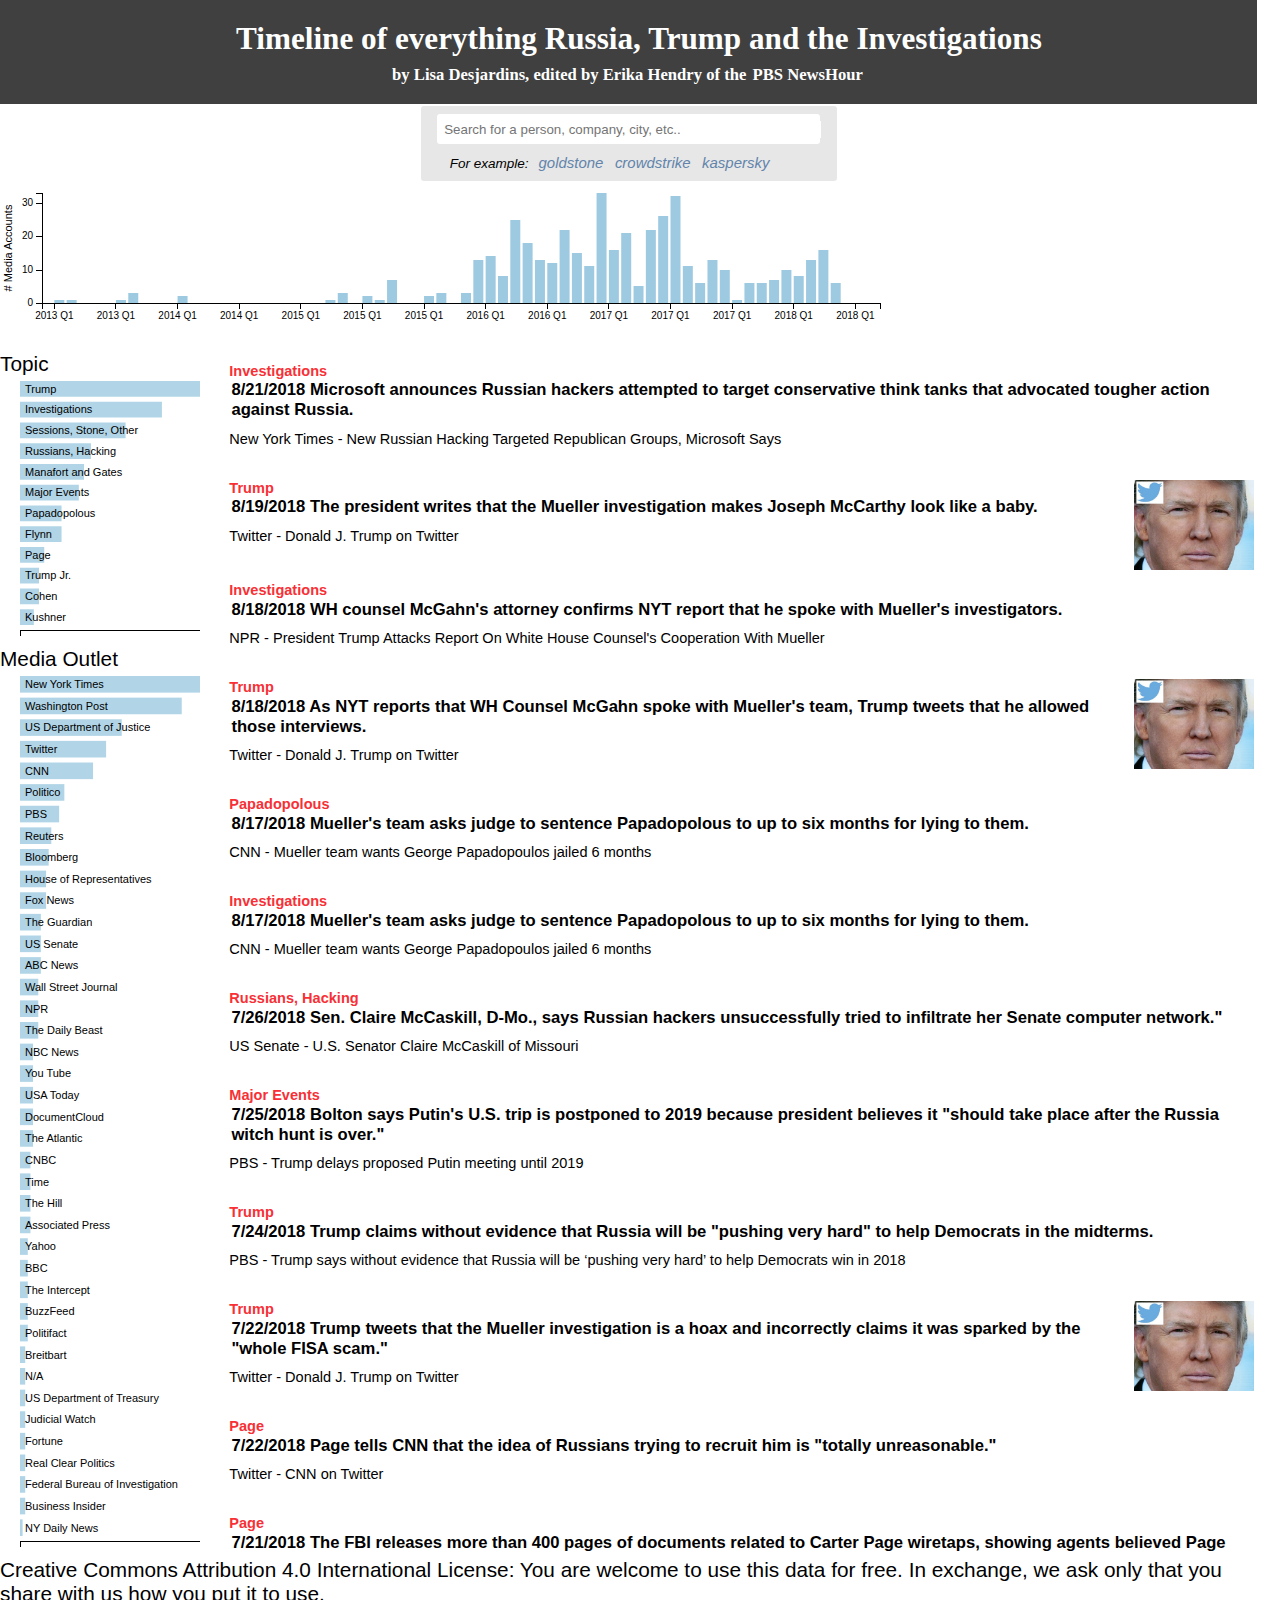
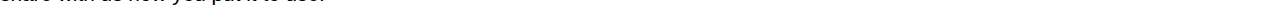
==== commit 321777a9: "Change index-search.html to index.html" ====
--- a/index.html
+++ b/index.html
@@ -1,41 +1,71 @@
 <!DOCTYPE html>
-<html lang="en">
-  <head>
-    <title>Russia Timeline</title>
-    <meta charset="utf-8">
-    <meta name="description" content="TimelineJS Embed">
-    <meta name="apple-mobile-web-app-capable" content="yes">
-    <meta name="apple-touch-fullscreen" content="yes">
-    <meta name="viewport" content="width=device-width, initial-scale=1.0, maximum-scale=1.0">
-    <!-- CSS-->
-    <link rel="stylesheet" href="css/timeline.css">
-    <!--FONT-->
-   <!--  <link rel="stylesheet" href="css/fonts/font.bevan-pontanosans.css"> -->
-    <!-- Style-->
-    <style>
-      html, body {
-      	height: 100%;
-      	width: 100%;
-      	padding: 0px;
-      	margin: 0px;
-      }
-      
-    </style>
-    <!-- HTML5 shim, for IE6-8 support of HTML elements-->
-    <!--if lt IE 9
-    script(src='https://html5shim.googlecode.com/svn/trunk/html5.js')
-    
-    -->
-  </head>
-  <body>
-    <div id="timeline"></div>
-    <!-- JavaScript-->
-    <script src="lib/timeline-min.js"></script>
-    <script>
-      var timeline = new TL.Timeline('timeline', 'data.json', {
-      	ga_property_id: "UA-27829802-4",
-      	is_embed:true
-      });
-    </script>
-  </body>
+
+<html>
+<head>
+    <meta charset="UTF-8">
+    <meta name="viewport" content="width=device-width,initial-scale=1">
+
+    <title>PBS Newshour Russia Search</title>  
+
+    <script src='lib/d3.min.js' type='text/javascript'></script>
+    <script src='lib/crossfilter.min.js' type='text/javascript'></script>
+    <script src='lib/dc.min.js' type='text/javascript'></script>
+
+    <script src='js/chart.js' type='text/javascript'></script>
+       
+    <link href='css/dc.css' rel='stylesheet' type='text/css'>
+    <link href='css/chart-style.css' rel='stylesheet' type='text/css'>
+    <link href='css/layout.css' rel='stylesheet' type='text/css'>
+</head>
+
+
+<body>
+    <div class="container">
+        <div class="title">
+            <!-- <a href="https://www.pbs.org/newshour"</><img class="logo-image" src="img/logo.jpeg" height="90" width="120"><a/> -->
+            <h1>Timeline of everything Russia, Trump and the Investigations</h1>
+            <p class="byline" >by Lisa Desjardins, edited by Erika Hendry of the<a class="byline" href="https://docs.google.com/spreadsheets/d/1utamO_EzX9VMyTKqWGF4x2upqohYCRYIdzyrx6YEyyk/edit#gid=0" target="_blank">PBS NewsHour</a></p> 
+        </div> 
+
+        <div class="date" id="dc-chart-date">
+        </div>
+
+        <div class="search-box">
+            <div class="search-container">
+                <p class="search-p">
+                    <input id="search-input" class="search-input" placeholder="Search for a person, company, city, etc..">
+                
+                    <div class="search-examples">       
+                        <span class="example-label">For example: </span>
+                        <span><a class="search-example" href="javascript:setSearch('goldstone')">goldstone</a></span>
+                        <span><a class="search-example" href="javascript:setSearch('crowdstrike')">crowdstrike</a></span>
+                        <span><a class="search-example" href="javascript:setSearch('kaspersky')">kaspersky</a></span>
+                    </div>  
+                </p>
+            </div>
+        </div>
+
+        <div class="topic" id="dc-chart-topic">
+            <div>
+                <span class="chart-title">Topic</span>
+                <a class="reset" href="javascript:topicChart.filterAll();dc.redrawAll();" style="display: none;">Reset</a>
+            </div>
+        </div>
+
+        <div class="mediaOutlet" id="dc-chart-mediaOutlet">
+            <div>
+                <span class="chart-title">Media Outlet</span>
+                <a class="reset" href="javascript:mediaOutletChart.filterAll();dc.redrawAll();" style="display: none;">Reset</a>
+            </div>
+        </div>
+
+        <div class="stories" id="dc-chart-dataGrid"></div>
+        
+        <div class="footer">
+            Creative Commons Attribution 4.0 International License: You are welcome to use this data for free. In exchange, we ask only that you share with us how you put it to use.
+        </div>
+    </div>
+</body>
+
+
 </html>--- a/css/dc.css
+++ b/css/dc.css
@@ -0,0 +1,211 @@
+.dc-chart path.dc-symbol, .dc-legend g.dc-legend-item.fadeout {
+  fill-opacity: 0.5;
+  stroke-opacity: 0.5; }
+
+div.dc-chart {
+  float: left; }
+
+.dc-chart rect.bar {
+  stroke: none;
+  cursor: pointer; }
+  .dc-chart rect.bar:hover {
+    fill-opacity: .5; }
+
+.dc-chart rect.deselected {
+  stroke: none;
+  fill: #ccc; }
+
+.dc-chart .pie-slice {
+  fill: #fff;
+  font-size: 9px;
+  cursor: pointer; }
+  .dc-chart .pie-slice.external {
+    fill: #000; }
+  .dc-chart .pie-slice :hover, .dc-chart .pie-slice.highlight {
+    fill-opacity: .8; }
+
+.dc-chart .pie-path {
+  fill: none;
+  stroke-width: 2px;
+  stroke: #000;
+  opacity: 0.4; }
+
+.dc-chart .selected path, .dc-chart .selected circle {
+  stroke-width: 3;
+  stroke: #ccc;
+  fill-opacity: 1; }
+
+.dc-chart .deselected path, .dc-chart .deselected circle {
+  stroke: none;
+  fill-opacity: .5;
+  fill: #ccc; }
+
+.dc-chart .axis path, .dc-chart .axis line {
+  fill: none;
+  stroke: #000;
+  shape-rendering: crispEdges; }
+
+.dc-chart .axis text {
+  font: 10px sans-serif; }
+
+.dc-chart .grid-line, .dc-chart .axis .grid-line, .dc-chart .grid-line line, .dc-chart .axis .grid-line line {
+  fill: none;
+  stroke: #ccc;
+  opacity: .5;
+  shape-rendering: crispEdges; }
+
+.dc-chart .brush rect.background {
+  z-index: -999; }
+
+.dc-chart .brush rect.extent {
+  fill: #4682b4;
+  fill-opacity: .125; }
+
+.dc-chart .brush .resize path {
+  fill: #eee;
+  stroke: #666; }
+
+.dc-chart path.line {
+  fill: none;
+  stroke-width: 1.5px; }
+
+.dc-chart path.area {
+  fill-opacity: .3;
+  stroke: none; }
+
+.dc-chart path.highlight {
+  stroke-width: 3;
+  fill-opacity: 1;
+  stroke-opacity: 1; }
+
+.dc-chart g.state {
+  cursor: pointer; }
+  .dc-chart g.state :hover {
+    fill-opacity: .8; }
+  .dc-chart g.state path {
+    stroke: #fff; }
+
+.dc-chart g.deselected path {
+  fill: #808080; }
+
+.dc-chart g.deselected text {
+  display: none; }
+
+.dc-chart g.row rect {
+  fill-opacity: 0.8;
+  cursor: pointer; }
+  .dc-chart g.row rect:hover {
+    fill-opacity: 0.6; }
+
+.dc-chart g.row text {
+  fill: black;
+  font-size: 11px;
+  cursor: pointer; }
+
+.dc-chart g.dc-tooltip path {
+  fill: none;
+  stroke: #808080;
+  stroke-opacity: .8; }
+
+.dc-chart g.county path {
+  stroke: #fff;
+  fill: none; }
+
+.dc-chart g.debug rect {
+  fill: #00f;
+  fill-opacity: .2; }
+
+.dc-chart g.axis text {
+  -webkit-touch-callout: none;
+  -webkit-user-select: none;
+  -khtml-user-select: none;
+  -moz-user-select: none;
+  -ms-user-select: none;
+  user-select: none;
+  pointer-events: none; }
+
+.dc-chart .node {
+  font-size: 0.7em;
+  cursor: pointer; }
+  .dc-chart .node :hover {
+    fill-opacity: .8; }
+
+.dc-chart .bubble {
+  stroke: none;
+  fill-opacity: 0.6; }
+
+.dc-chart .highlight {
+  fill-opacity: 1;
+  stroke-opacity: 1; }
+
+.dc-chart .fadeout {
+  fill-opacity: 0.2;
+  stroke-opacity: 0.2; }
+
+.dc-chart .box text {
+  font: 10px sans-serif;
+  -webkit-touch-callout: none;
+  -webkit-user-select: none;
+  -khtml-user-select: none;
+  -moz-user-select: none;
+  -ms-user-select: none;
+  user-select: none;
+  pointer-events: none; }
+
+.dc-chart .box line, .dc-chart .box circle {
+  fill: #fff; }
+
+.dc-chart .box rect, .dc-chart .box line, .dc-chart .box circle {
+  stroke: #000;
+  stroke-width: 1.5px; }
+
+.dc-chart .box .center {
+  stroke-dasharray: 3, 3; }
+
+.dc-chart .box .outlier {
+  fill: none;
+  stroke: #ccc; }
+
+.dc-chart .box.deselected {
+  opacity: 0.5; }
+  .dc-chart .box.deselected .box {
+    fill: #ccc; }
+
+.dc-chart .symbol {
+  stroke: none; }
+
+.dc-chart .heatmap .box-group.deselected rect {
+  stroke: none;
+  fill-opacity: 0.5;
+  fill: #ccc; }
+
+.dc-chart .heatmap g.axis text {
+  pointer-events: all;
+  cursor: pointer; }
+
+.dc-chart .empty-chart .pie-slice {
+  cursor: default; }
+  .dc-chart .empty-chart .pie-slice path {
+    fill: #fee;
+    cursor: default; }
+
+.dc-chart circle.dot {
+  stroke: none; }
+
+.dc-data-count {
+  float: right;
+  margin-top: 0px;
+  margin-right: 15px;
+  padding-top: 2px; 
+  font-size: 13px;}
+  .dc-data-count .filter-count, .dc-data-count .total-count {
+    color: #3182bd;
+    font-weight: bold; }
+
+.dc-legend {
+  font-size: 11px; }
+  .dc-legend .dc-legend-item {
+    cursor: pointer; }
+
+.dc-hard .number-display {
+  float: none; }
--- a/css/chart-style.css
+++ b/css/chart-style.css
@@ -0,0 +1,174 @@
+body {
+    font-family: Sans-Serif;
+    /* color: #404040; */
+}
+
+
+h1 {
+    color: var(--white-text);
+    
+    font-size: 1.5rem;
+    font-weight: 800;
+
+    margin-top: 1rem;
+    margin-bottom: .2rem;
+    margin-left: 1rem;
+}
+
+.title {
+    background-color: #404040;    
+}
+
+.label {
+    font-family: kkurat, Arial, Helvetica, Verdana, sans-serif;
+
+}
+
+
+h2 {
+    color: var(--white-text);
+    margin-top: 1rem;
+    margin-bottom: .2rem;
+    margin-left: 1rem;
+}
+
+h3 {
+    font-size: 1.0em;
+    margin-top: 1rem;
+    margin-bottom: .1rem;
+    margin-left: 1rem;
+}
+
+
+h4 {
+    margin-top: .1rem;
+    margin-bottom: .2rem;
+}
+
+p {
+    color: var(--white-text);
+    font-size: .8rem;
+    margin: .4rem .8rem .2rem .8rem;
+}
+
+
+a {
+    font-size: .8em;
+    margin: 1rem 0rem .2rem .3rem;
+}
+
+ul {
+    list-style: none;
+}
+
+li {
+    margin: 1.8rem 0;
+}
+
+.story-details {
+    font-size: .8em;
+    margin-left: 1rem;
+}
+.note {
+    font-size: .8em;
+    font-style: italic;
+}
+
+.search-container {
+    border-radius: 3px;
+    width: 20rem;
+    background-color: rgb(231, 231, 231);
+}
+
+.search-p {
+    border-radius: 3px;
+    padding: 5px 5px 5px 5px;
+    background-color: var(--white-text);
+
+}
+
+span.example-label {
+    font-size: .65rem;
+    font-style: bold;
+    margin: .3rem 0rem .6rem 1.4rem;
+}
+
+.search-examples {
+    font-size: .9rem;
+    font-style: italic;
+    display: inline-block;
+
+}
+
+a.search-example {
+    display: inline;
+    text-decoration: none;
+    color: var(--blue-link);
+}
+
+.search-input {
+    width: 18rem;
+    border: none;
+}
+
+.story {
+    margin: .5rem .1rem .5rem .1rem;
+}
+
+.story-image {
+    object-fit: cover;
+    float: right;
+}
+
+.logo-image {
+    float: left;
+}
+
+h3.story-title {
+    font-size: .8em;
+    margin: .0rem .1rem .1rem .3rem;
+}
+
+.story-body {
+    overflow: auto;
+}
+
+.story-topic {    
+    margin: .0rem .2rem .1em .2rem;  
+    
+    font-weight: 600;
+    font-size: .7em;
+    color: var(--red-text);
+}
+
+p.story-headline {
+    color: var(--blue-text);
+    font-size: .7em;
+    margin: .5rem .2rem .2rem .2rem;  
+    text-decoration: none;
+}
+
+
+.story:hover{
+    background-color: #cee2ed;
+    cursor:pointer;
+ }
+
+.byline {
+    color: var(--white-text);
+
+}
+
+ a.byline {
+    font-size: 1em;
+    margin: 1rem .1rem .2rem .3rem;
+    text-decoration: none; 
+ }
+
+ a:hover {
+     text-decoration: underline;
+ }
+
+ .y-axis-label {
+     font-size: 11px;
+ }
--- a/css/layout.css
+++ b/css/layout.css
@@ -0,0 +1,74 @@
+:root {
+    font-size: calc(0.5em + 1vw);
+
+    --white-text: rgb(255, 255, 255);
+    --blue-link: rgb(98, 132, 171);
+    --red-text: rgb(248, 48, 54);
+    
+    --bar-width: 220px;
+
+    --phone-width: 50rem;
+    --max-width: 1366px; 
+}
+
+body {
+    margin: 0;
+    overflow: hidden;
+    /* background-color: rgb(22, 31, 45); */
+}
+
+.container {
+    display: grid;
+    grid-template-areas: 
+        "title          title" 
+        "searchBox      searchBox" 
+        "date           date" 
+        "topic          stories" 
+        "mediaOutlet    stories" 
+        "footer         footer"; 
+    grid-template-columns: var(--bar-width) 1fr;
+    grid-template-rows: 5rem 3.6rem 8rem auto auto 1rem;
+    grid-gap: .1em;
+    margin: 0px;
+    height: 100vh;
+    width: calc(100vw - 1.1rem); 
+}
+
+.container *> {
+    border: 1px solid black;    
+}
+
+.title {
+    font-family: "publico", Georgia, Times, "Times New Roman", serif;
+    font-weight: 700;
+    
+    grid-area: title;
+    text-align: center;
+}
+
+.search-box {
+    grid-area: searchBox;
+    display: flex;
+    justify-content: center;
+}
+
+.date {
+    grid-area: date;
+}
+
+.stories {
+    grid-area: stories;
+    overflow: auto;
+}
+
+.topic {
+    grid-area: topic;
+}
+
+.mediaOutlet {
+    grid-area: mediaOutlet;
+}
+
+.footer {
+    grid-area: footer;
+}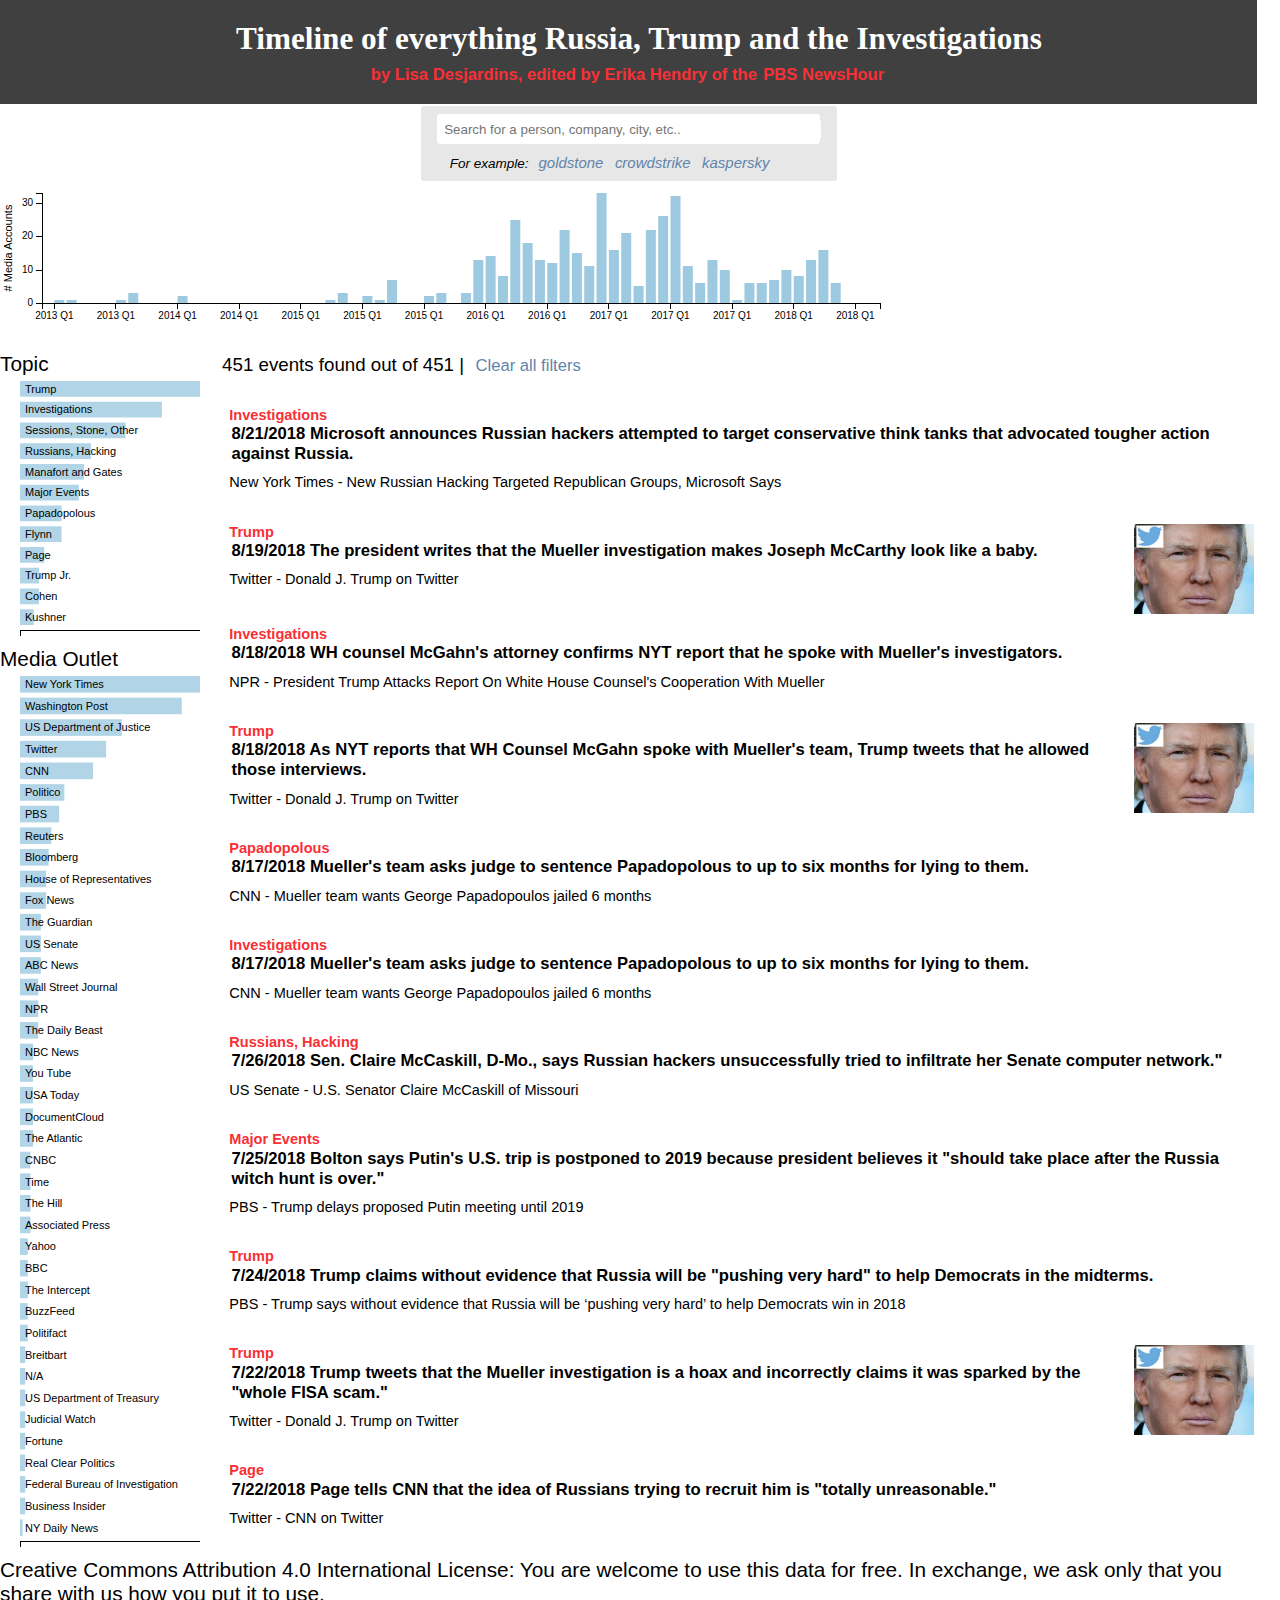
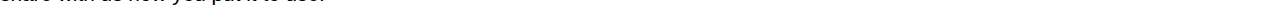
==== commit c146b82c: "Show number of events found and total" ====
--- a/index.html
+++ b/index.html
@@ -59,6 +59,13 @@
             </div>
         </div>
 
+        <div class="filters">
+            <div class="dc-data-count">
+                <span id="selected-events"></span> events found out of <span id="all-events"> events</span> |
+                <a class="blue-link" href="javascript:clearAll(); dc.filterAll(); dc.renderAll();">Clear all filters</a>
+            </div>
+        </div>
+        
         <div class="stories" id="dc-chart-dataGrid"></div>
         
         <div class="footer">
--- a/css/dc.css
+++ b/css/dc.css
@@ -197,7 +197,7 @@
   margin-top: 0px;
   margin-right: 15px;
   padding-top: 2px; 
-  font-size: 13px;}
+  font-size: .9rem;}
   .dc-data-count .filter-count, .dc-data-count .total-count {
     color: #3182bd;
     font-weight: bold; }
--- a/css/chart-style.css
+++ b/css/chart-style.css
@@ -20,7 +20,7 @@
 }
 
 .label {
-    font-family: kkurat, Arial, Helvetica, Verdana, sans-serif;
+    font-family: Arial, Helvetica, Verdana, sans-serif;
 
 }
 
@@ -106,6 +106,17 @@
     color: var(--blue-link);
 }
 
+.blue-link {
+    font-size: .8rem;
+    text-decoration: none;
+    color: var(--blue-link);
+}
+
+a.reset {
+    text-decoration: none;
+    color: var(--blue-link);
+}
+
 .search-input {
     width: 18rem;
     border: none;
@@ -148,15 +159,9 @@
     text-decoration: none;
 }
 
-
-.story:hover{
-    background-color: #cee2ed;
-    cursor:pointer;
- }
-
 .byline {
-    color: var(--white-text);
-
+    color: var(--red-text);
+    font-family: Arial, Helvetica, Verdana, sans-serif;
 }
 
  a.byline {
@@ -172,3 +177,9 @@
  .y-axis-label {
      font-size: 11px;
  }
+
+
+ .dc-table-label:hover {
+    background-color: #cee2ed;
+    cursor:pointer;
+ }--- a/css/layout.css
+++ b/css/layout.css
@@ -23,11 +23,12 @@
         "title          title" 
         "searchBox      searchBox" 
         "date           date" 
+        "topic          filters" 
         "topic          stories" 
         "mediaOutlet    stories" 
         "footer         footer"; 
     grid-template-columns: var(--bar-width) 1fr;
-    grid-template-rows: 5rem 3.6rem 8rem auto auto 1rem;
+    grid-template-rows: 5rem 3.6rem 8rem 2rem auto auto 1rem;
     grid-gap: .1em;
     margin: 0px;
     height: 100vh;
@@ -65,6 +66,10 @@
     grid-area: topic;
 }
 
+.filters {
+    grid-area: filters;
+}
+
 .mediaOutlet {
     grid-area: mediaOutlet;
 }
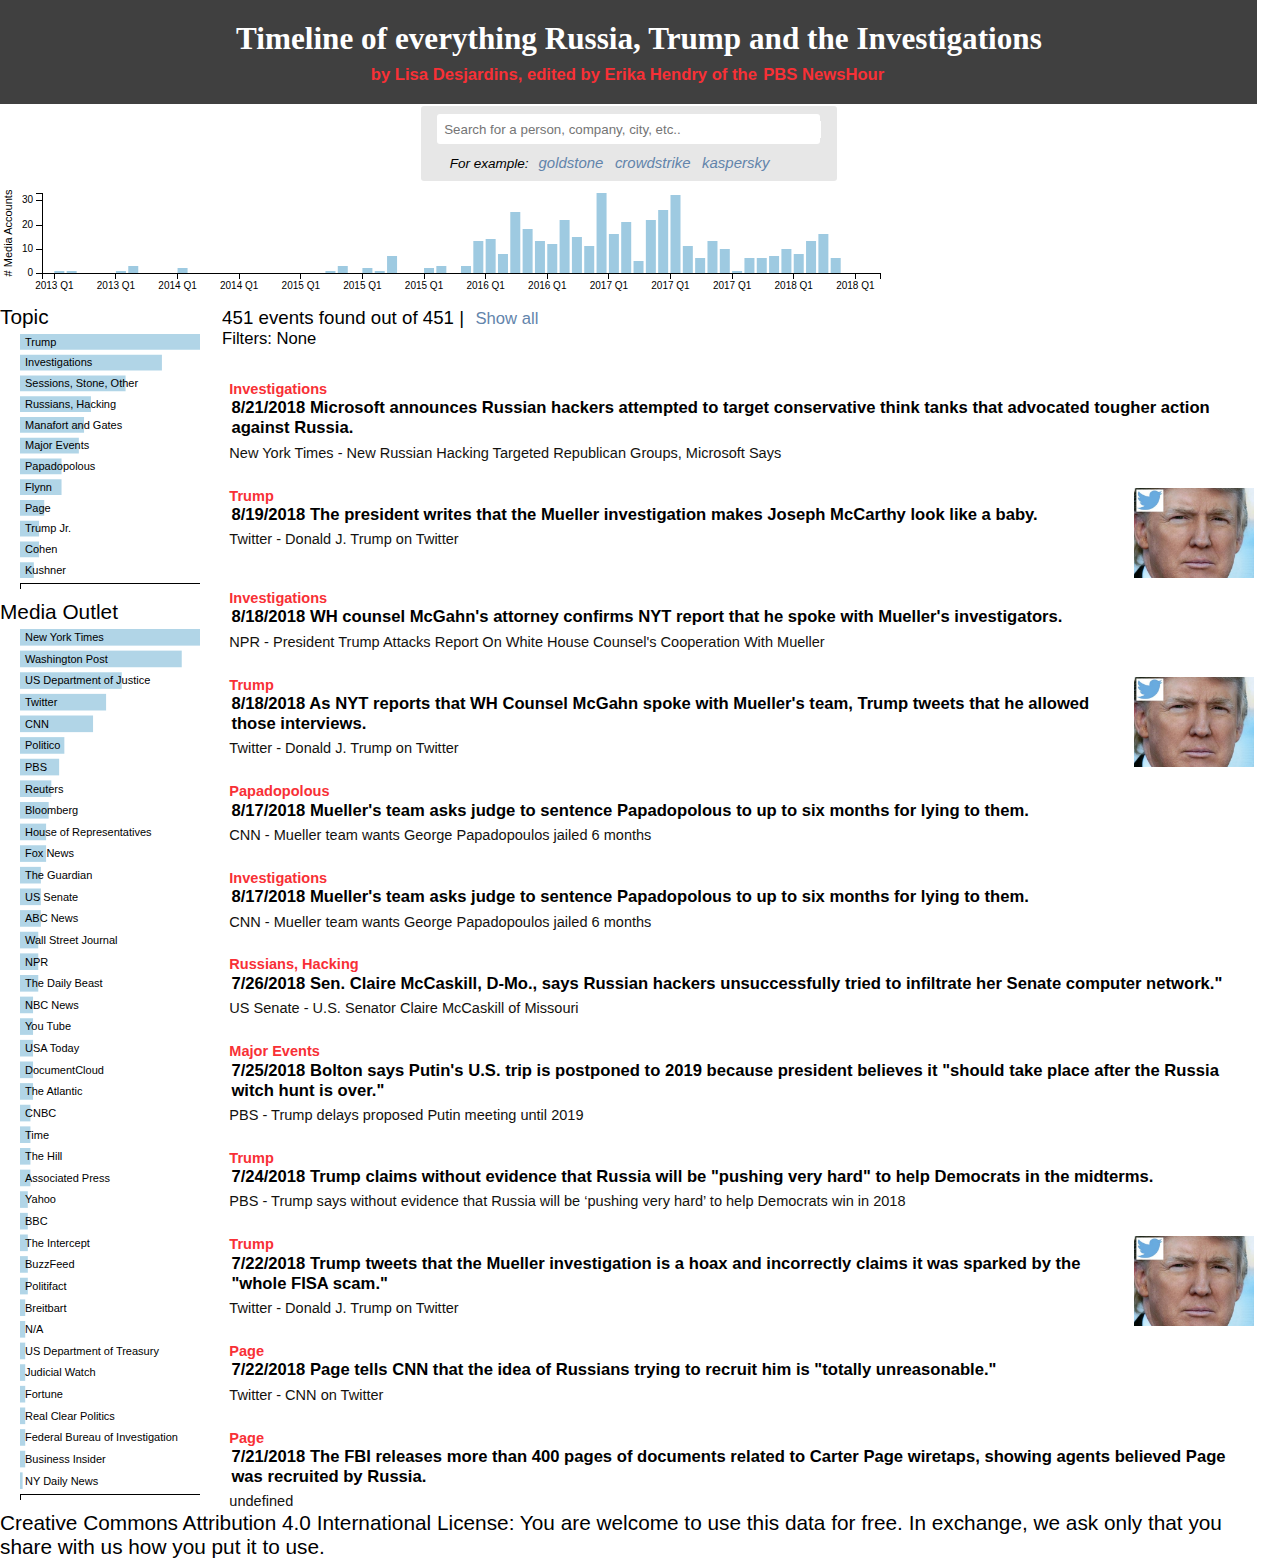
==== commit 3fb1f469: "Show filters; better highlighted search term" ====
--- a/index.html
+++ b/index.html
@@ -62,7 +62,11 @@
         <div class="filters">
             <div class="dc-data-count">
                 <span id="selected-events"></span> events found out of <span id="all-events"> events</span> |
-                <a class="blue-link" href="javascript:clearAll(); dc.filterAll(); dc.renderAll();">Clear all filters</a>
+                <a class="blue-link" href="javascript:clearAll(); dc.filterAll(); dc.renderAll();">Show all</a>
+            </div>
+            <div class="filters-label">
+                <span class="chart-title">Filters: </span>
+                <span id="current-filters">Showing all</span>
             </div>
         </div>
         
--- a/css/dc.css
+++ b/css/dc.css
@@ -2,8 +2,8 @@
   fill-opacity: 0.5;
   stroke-opacity: 0.5; }
 
-div.dc-chart {
-  float: left; }
+/* div.dc-chart {
+  float: left; }  */
 
 .dc-chart rect.bar {
   stroke: none;
@@ -193,7 +193,7 @@
   stroke: none; }
 
 .dc-data-count {
-  float: right;
+  /* float: right; */
   margin-top: 0px;
   margin-right: 15px;
   padding-top: 2px; 
--- a/css/chart-style.css
+++ b/css/chart-style.css
@@ -153,10 +153,22 @@
 }
 
 p.story-headline {
-    color: var(--blue-text);
+    color: var(--black-text);
     font-size: .7em;
-    margin: .5rem .2rem .2rem .2rem;  
-    text-decoration: none;
+    margin: .3rem .2rem .1rem .2rem;  
+    text-decoration: none;
+}
+
+p.story-excerpt {
+    color: var(--grey-text);
+    font-size: .7em;
+    margin: .2rem .2rem .2rem .2rem;  
+    text-decoration: none;
+}
+
+.selected-term {
+    color: var(--black-text);
+    font-weight: 700;
 }
 
 .byline {
@@ -178,6 +190,11 @@
      font-size: 11px;
  }
 
+ .filters-label {
+     font-size: .8rem;
+     float: left;
+ }
+
 
  .dc-table-label:hover {
     background-color: #cee2ed;
--- a/css/layout.css
+++ b/css/layout.css
@@ -4,6 +4,8 @@
     --white-text: rgb(255, 255, 255);
     --blue-link: rgb(98, 132, 171);
     --red-text: rgb(248, 48, 54);
+    --grey-text: rgb(105,105,105);
+    --black-text: rgb(19, 18, 14);
     
     --bar-width: 220px;
 
@@ -28,7 +30,7 @@
         "mediaOutlet    stories" 
         "footer         footer"; 
     grid-template-columns: var(--bar-width) 1fr;
-    grid-template-rows: 5rem 3.6rem 8rem 2rem auto auto 1rem;
+    grid-template-rows: 5rem 3.6rem 120px 3rem auto auto 1rem;
     grid-gap: .1em;
     margin: 0px;
     height: 100vh;
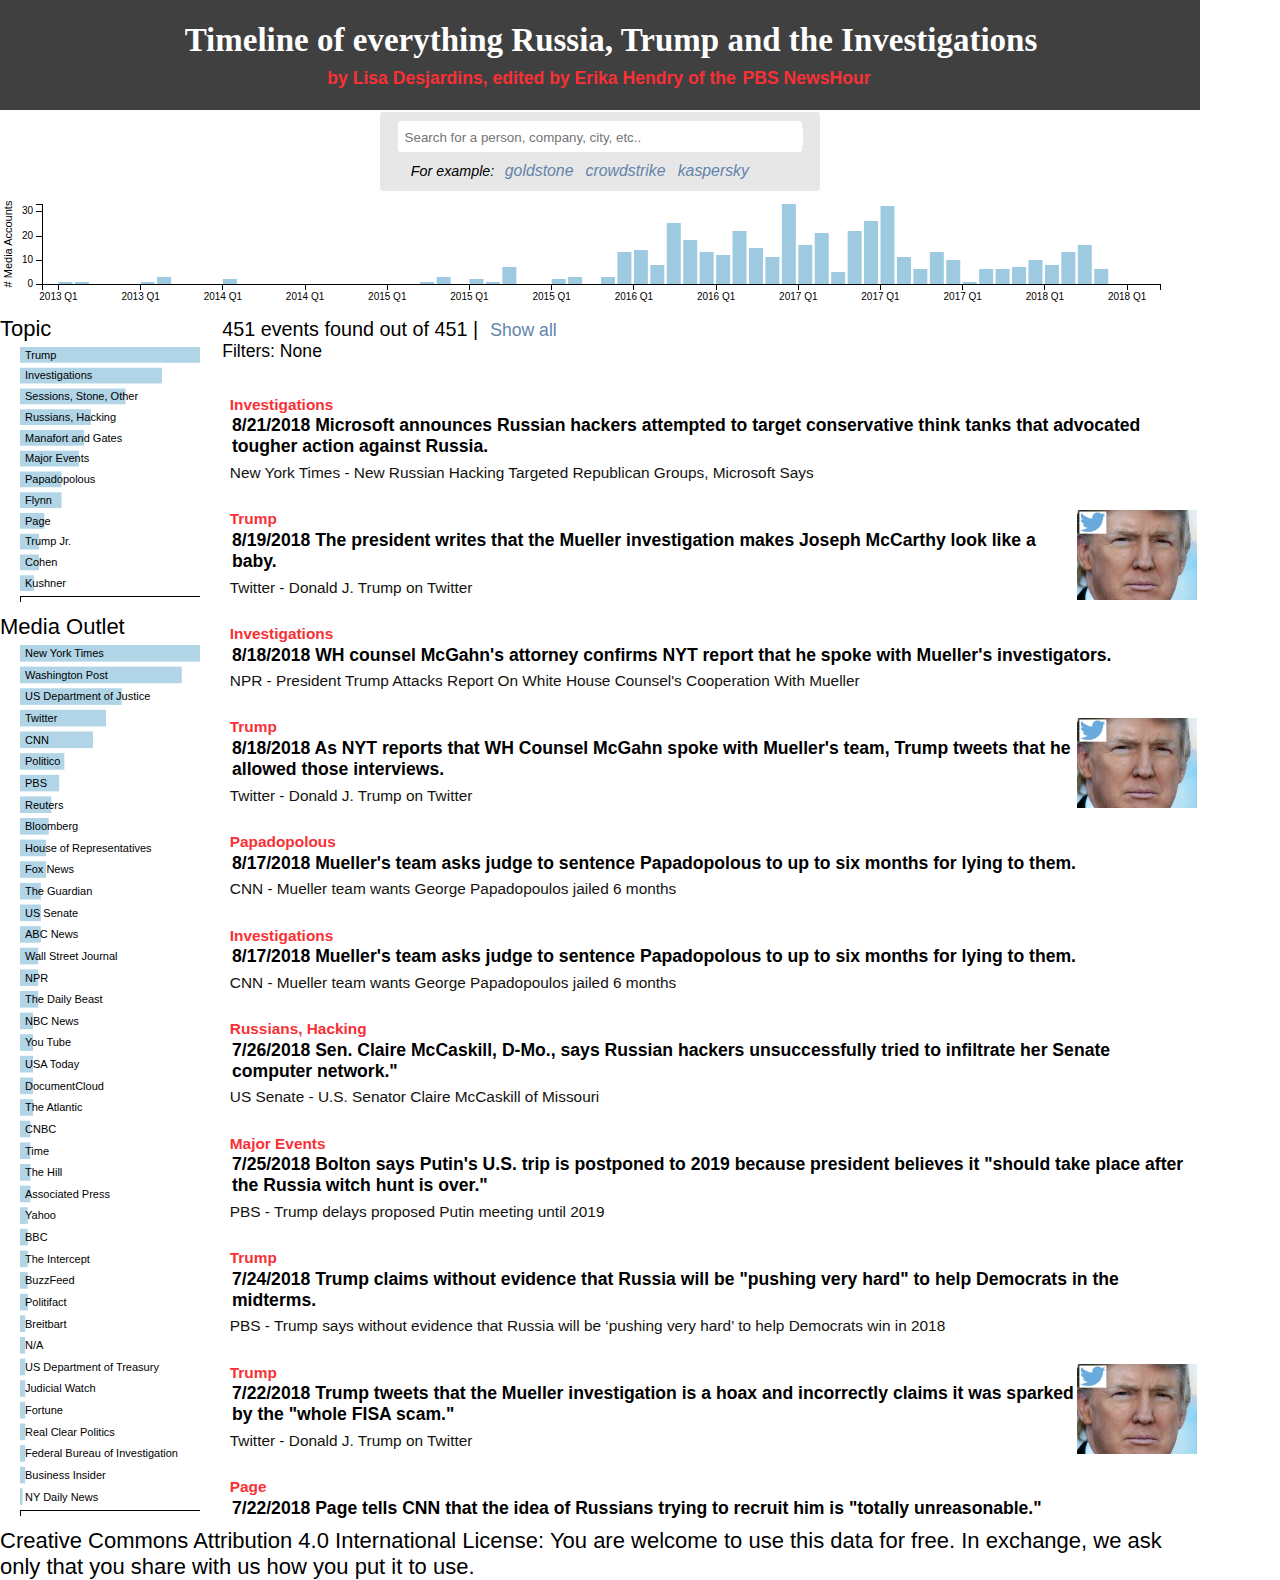
==== commit eb1ee784: "Limit width to 1200px; make date chart adjust to screen width" ====
--- a/index.html
+++ b/index.html
@@ -19,7 +19,7 @@
 </head>
 
 
-<body>
+<body onresize="resize()">
     <div class="container">
         <div class="title">
             <!-- <a href="https://www.pbs.org/newshour"</><img class="logo-image" src="img/logo.jpeg" height="90" width="120"><a/> -->
--- a/css/layout.css
+++ b/css/layout.css
@@ -41,6 +41,15 @@
     border: 1px solid black;    
 }
 
+@media screen and (min-width: 1200px) {
+    :root {
+        font-size: 22px; 
+    }
+    .container {
+        width: 1200px; 
+    }
+}
+
 .title {
     font-family: "publico", Georgia, Times, "Times New Roman", serif;
     font-weight: 700;
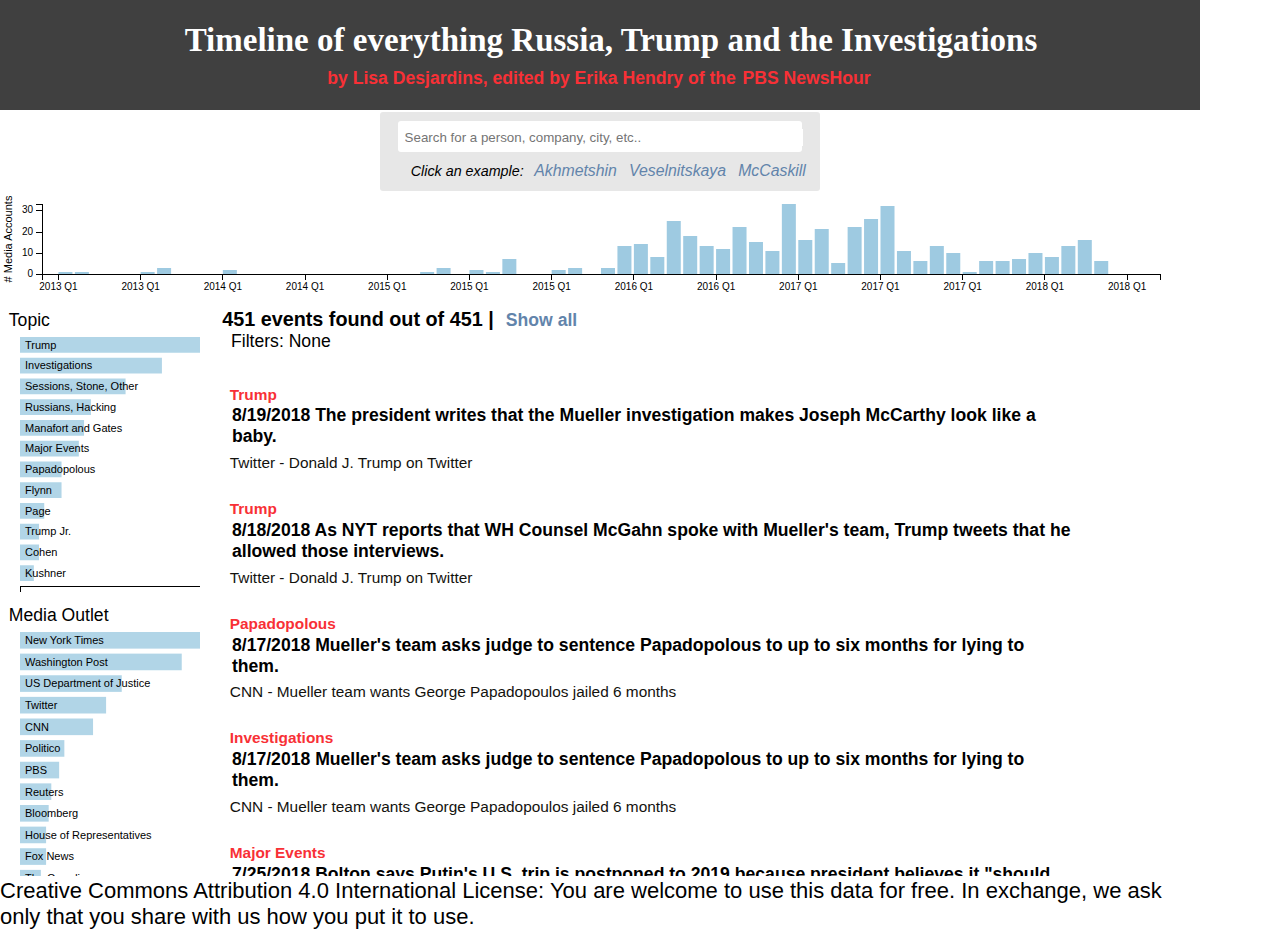
==== commit 427a0455: "Different examples on each page load" ====
--- a/index.html
+++ b/index.html
@@ -19,7 +19,8 @@
 </head>
 
 
-<body onresize="resize()">
+<body onresize="resize()" onload="getExampleTerms()">
+
     <div class="container">
         <div class="title">
             <!-- <a href="https://www.pbs.org/newshour"</><img class="logo-image" src="img/logo.jpeg" height="90" width="120"><a/> -->
@@ -35,11 +36,11 @@
                 <p class="search-p">
                     <input id="search-input" class="search-input" placeholder="Search for a person, company, city, etc..">
                 
-                    <div class="search-examples">       
-                        <span class="example-label">For example: </span>
-                        <span><a class="search-example" href="javascript:setSearch('goldstone')">goldstone</a></span>
-                        <span><a class="search-example" href="javascript:setSearch('crowdstrike')">crowdstrike</a></span>
-                        <span><a class="search-example" href="javascript:setSearch('kaspersky')">kaspersky</a></span>
+                    <div id="examples-div" class="search-examples">       
+                       <!--  <span class="example-label">Click an example: </span>
+                        <span><a class="search-example" href="javascript:setSearch('goldstone')">Goldstone</a></span>
+                        <span><a class="search-example" href="javascript:setSearch('CrowdStrike')">CrowdStrike</a></span>
+                        <span><a class="search-example" href="javascript:setSearch('kaspersky')">Kaspersky</a></span> -->
                     </div>  
                 </p>
             </div>
--- a/css/dc.css
+++ b/css/dc.css
@@ -194,6 +194,7 @@
 
 .dc-data-count {
   /* float: right; */
+  font-weight: 600;
   margin-top: 0px;
   margin-right: 15px;
   padding-top: 2px; 
--- a/css/chart-style.css
+++ b/css/chart-style.css
@@ -78,6 +78,13 @@
     border-radius: 3px;
     width: 20rem;
     background-color: rgb(231, 231, 231);
+}
+
+
+.chart-title {
+    font-size: .8rem;
+    font-weight: 500;
+    margin: .3rem 0rem .6rem .4rem;
 }
 
 .search-p {
@@ -168,7 +175,7 @@
 
 .selected-term {
     color: var(--black-text);
-    font-weight: 700;
+    font-weight: 900;
 }
 
 .byline {
--- a/css/layout.css
+++ b/css/layout.css
@@ -30,7 +30,7 @@
         "mediaOutlet    stories" 
         "footer         footer"; 
     grid-template-columns: var(--bar-width) 1fr;
-    grid-template-rows: 5rem 3.6rem 120px 3rem auto auto 1rem;
+    grid-template-rows: 5rem 3.6rem 110px 3rem 225px auto 1rem;
     grid-gap: .1em;
     margin: 0px;
     height: 100vh;
@@ -68,6 +68,7 @@
     grid-area: date;
 }
 
+
 .stories {
     grid-area: stories;
     overflow: auto;
@@ -83,6 +84,7 @@
 
 .mediaOutlet {
     grid-area: mediaOutlet;
+    overflow: auto;
 }
 
 .footer {
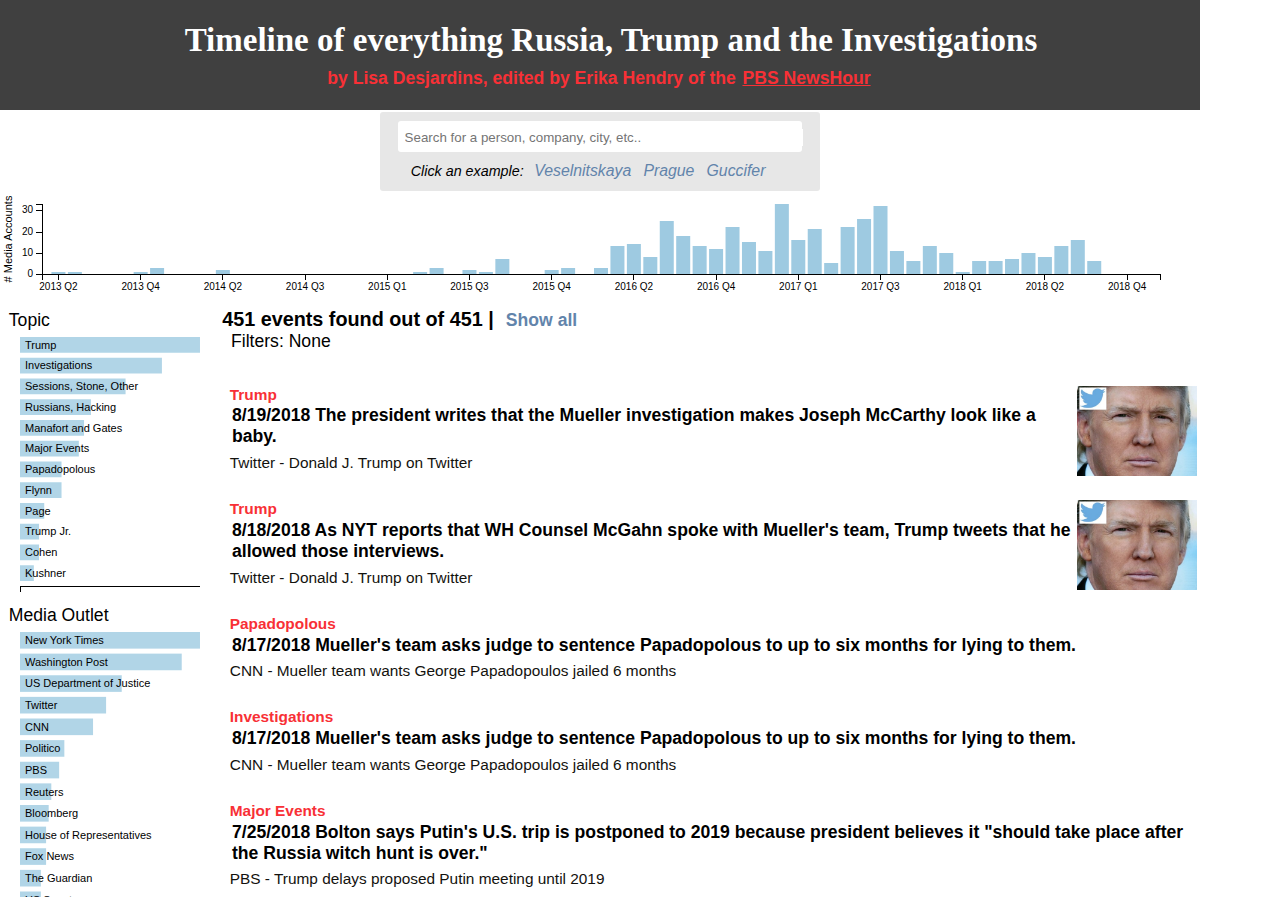
==== commit 4772a1a8: "Get rid of footer" ====
--- a/index.html
+++ b/index.html
@@ -74,7 +74,7 @@
         <div class="stories" id="dc-chart-dataGrid"></div>
         
         <div class="footer">
-            Creative Commons Attribution 4.0 International License: You are welcome to use this data for free. In exchange, we ask only that you share with us how you put it to use.
+            <!-- Creative Commons Attribution 4.0 International License: You are welcome to use this data for free. In exchange, we ask only that you share with us how you put it to use. -->
         </div>
     </div>
 </body>
--- a/css/chart-style.css
+++ b/css/chart-style.css
@@ -65,6 +65,7 @@
     margin: 1.8rem 0;
 }
 
+
 .story-details {
     font-size: .8em;
     margin-left: 1rem;
@@ -120,7 +121,7 @@
 }
 
 a.reset {
-    text-decoration: none;
+    /* text-decoration: none; */
     color: var(--blue-link);
 }
 
@@ -186,7 +187,7 @@
  a.byline {
     font-size: 1em;
     margin: 1rem .1rem .2rem .3rem;
-    text-decoration: none; 
+    /* text-decoration: none;  */
  }
 
  a:hover {
--- a/css/layout.css
+++ b/css/layout.css
@@ -30,7 +30,7 @@
         "mediaOutlet    stories" 
         "footer         footer"; 
     grid-template-columns: var(--bar-width) 1fr;
-    grid-template-rows: 5rem 3.6rem 110px 3rem 225px auto 1rem;
+    grid-template-rows: 5rem 3.6rem 110px 3rem 225px auto 1px;
     grid-gap: .1em;
     margin: 0px;
     height: 100vh;
